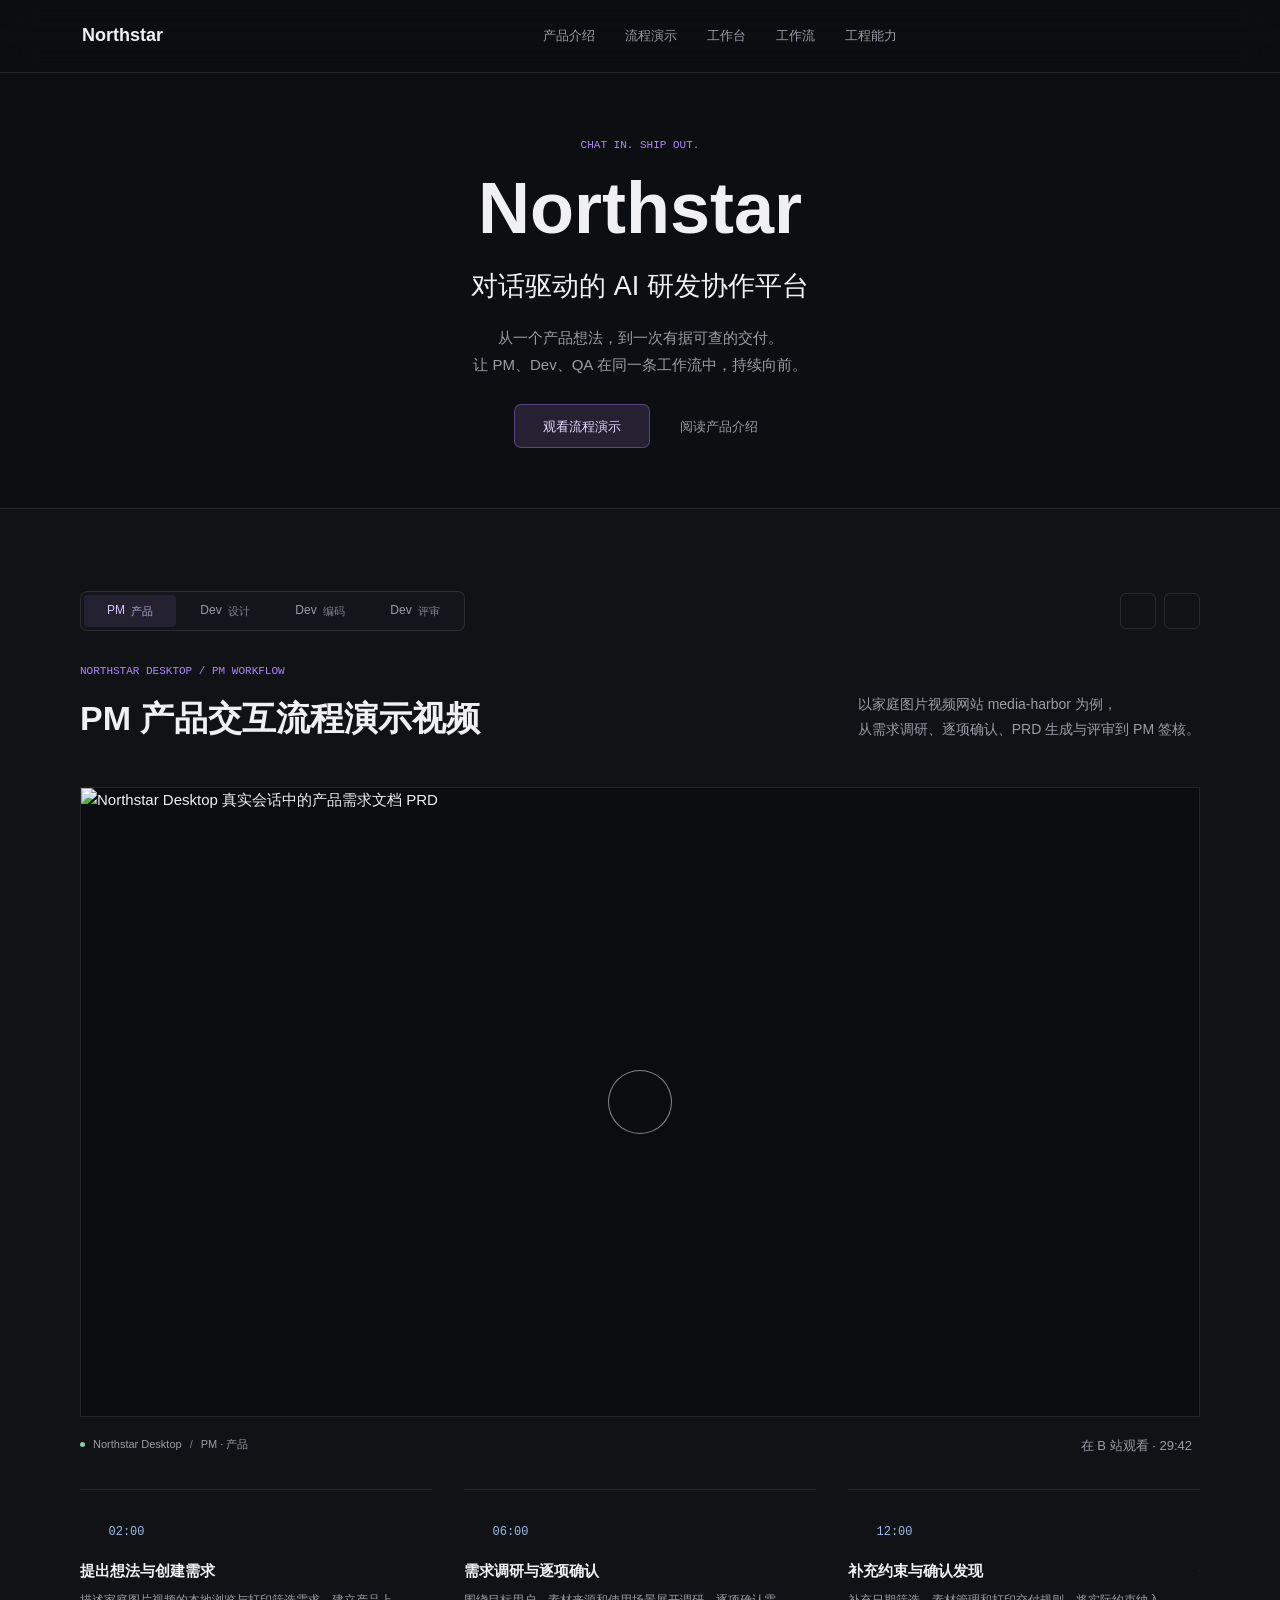
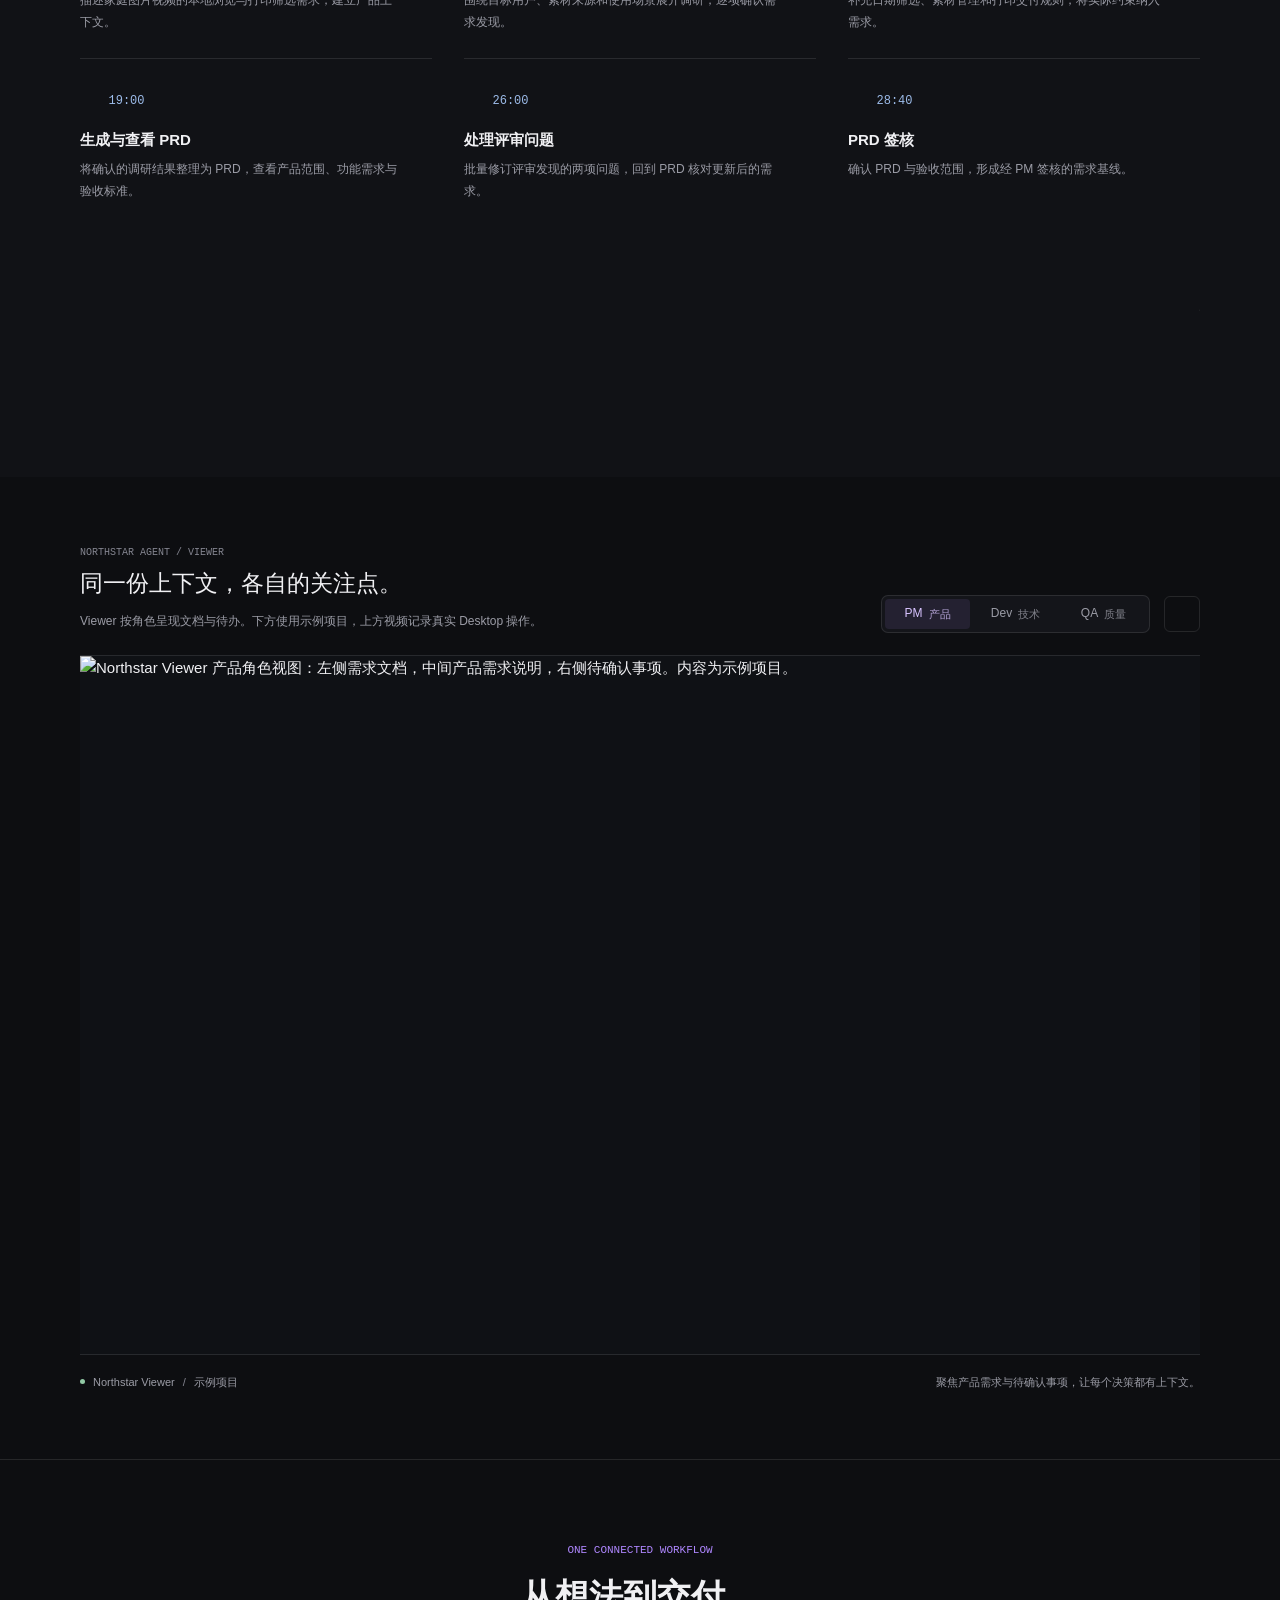
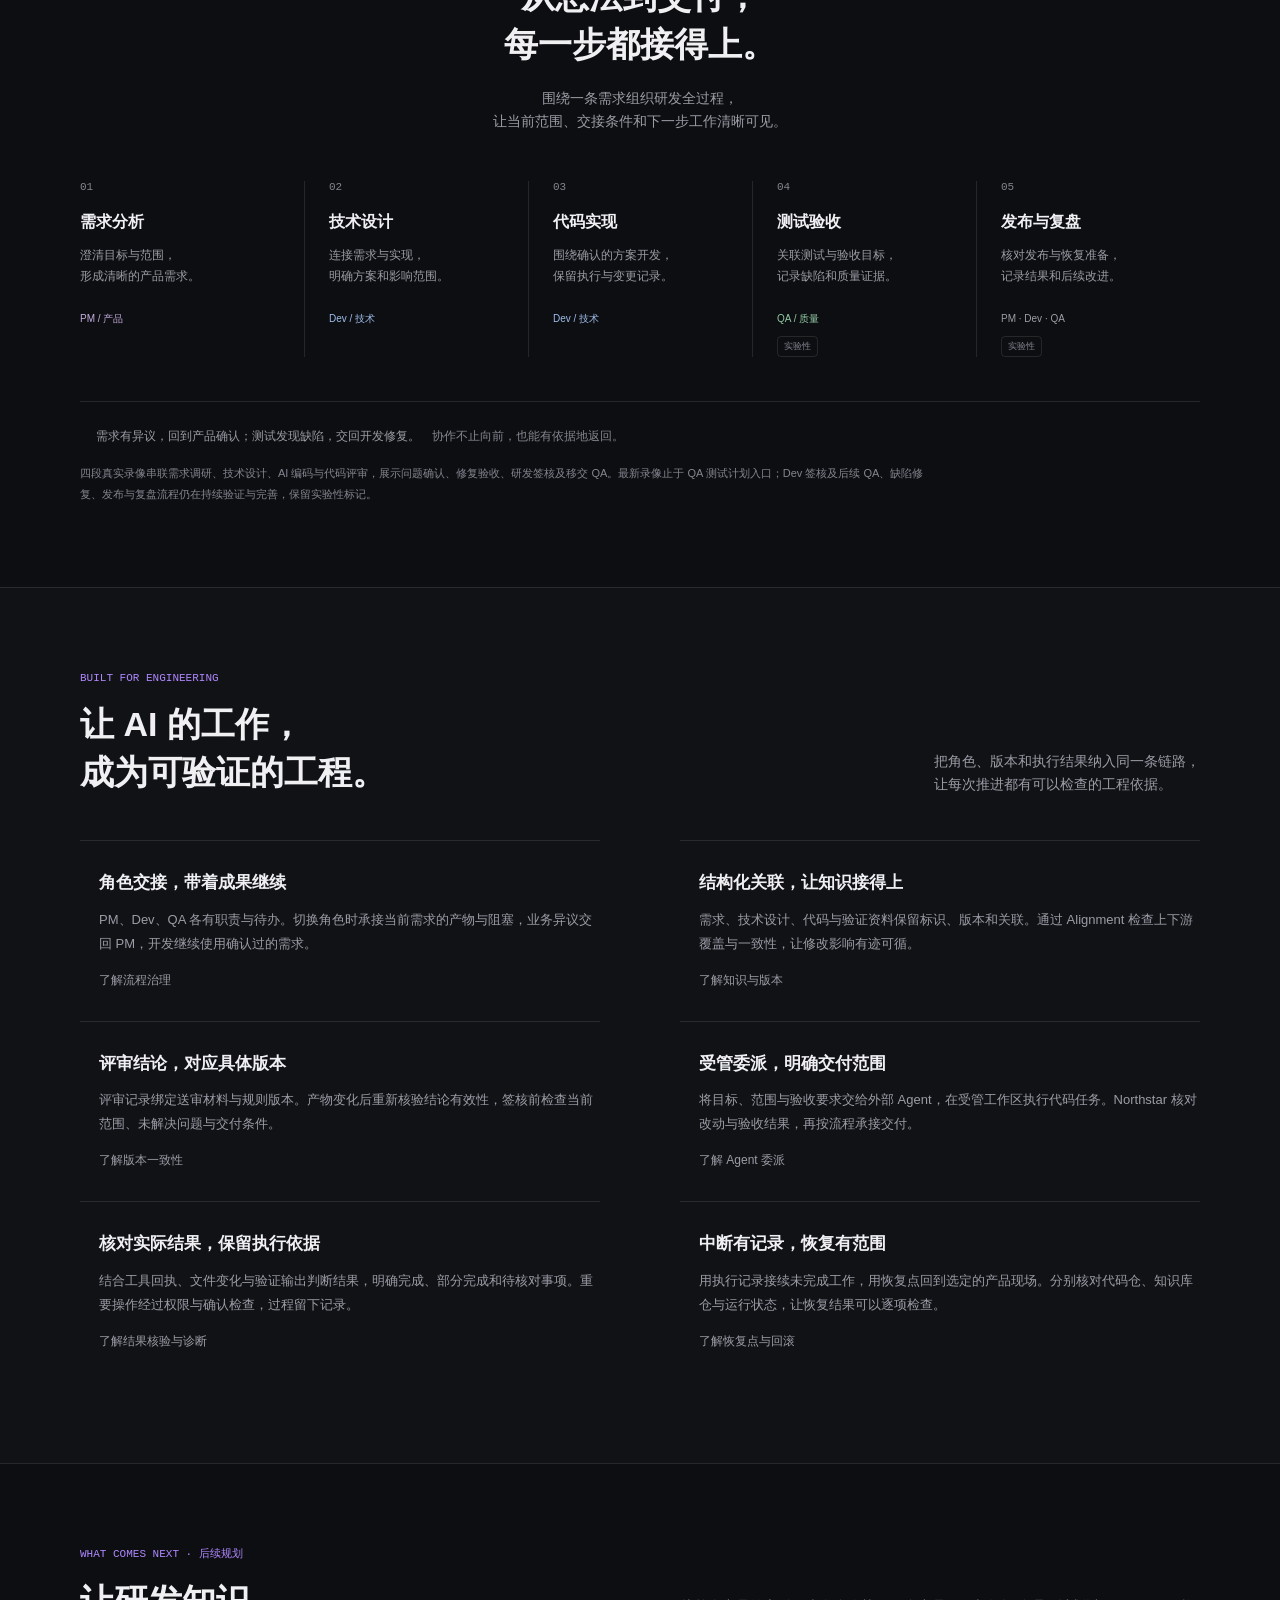
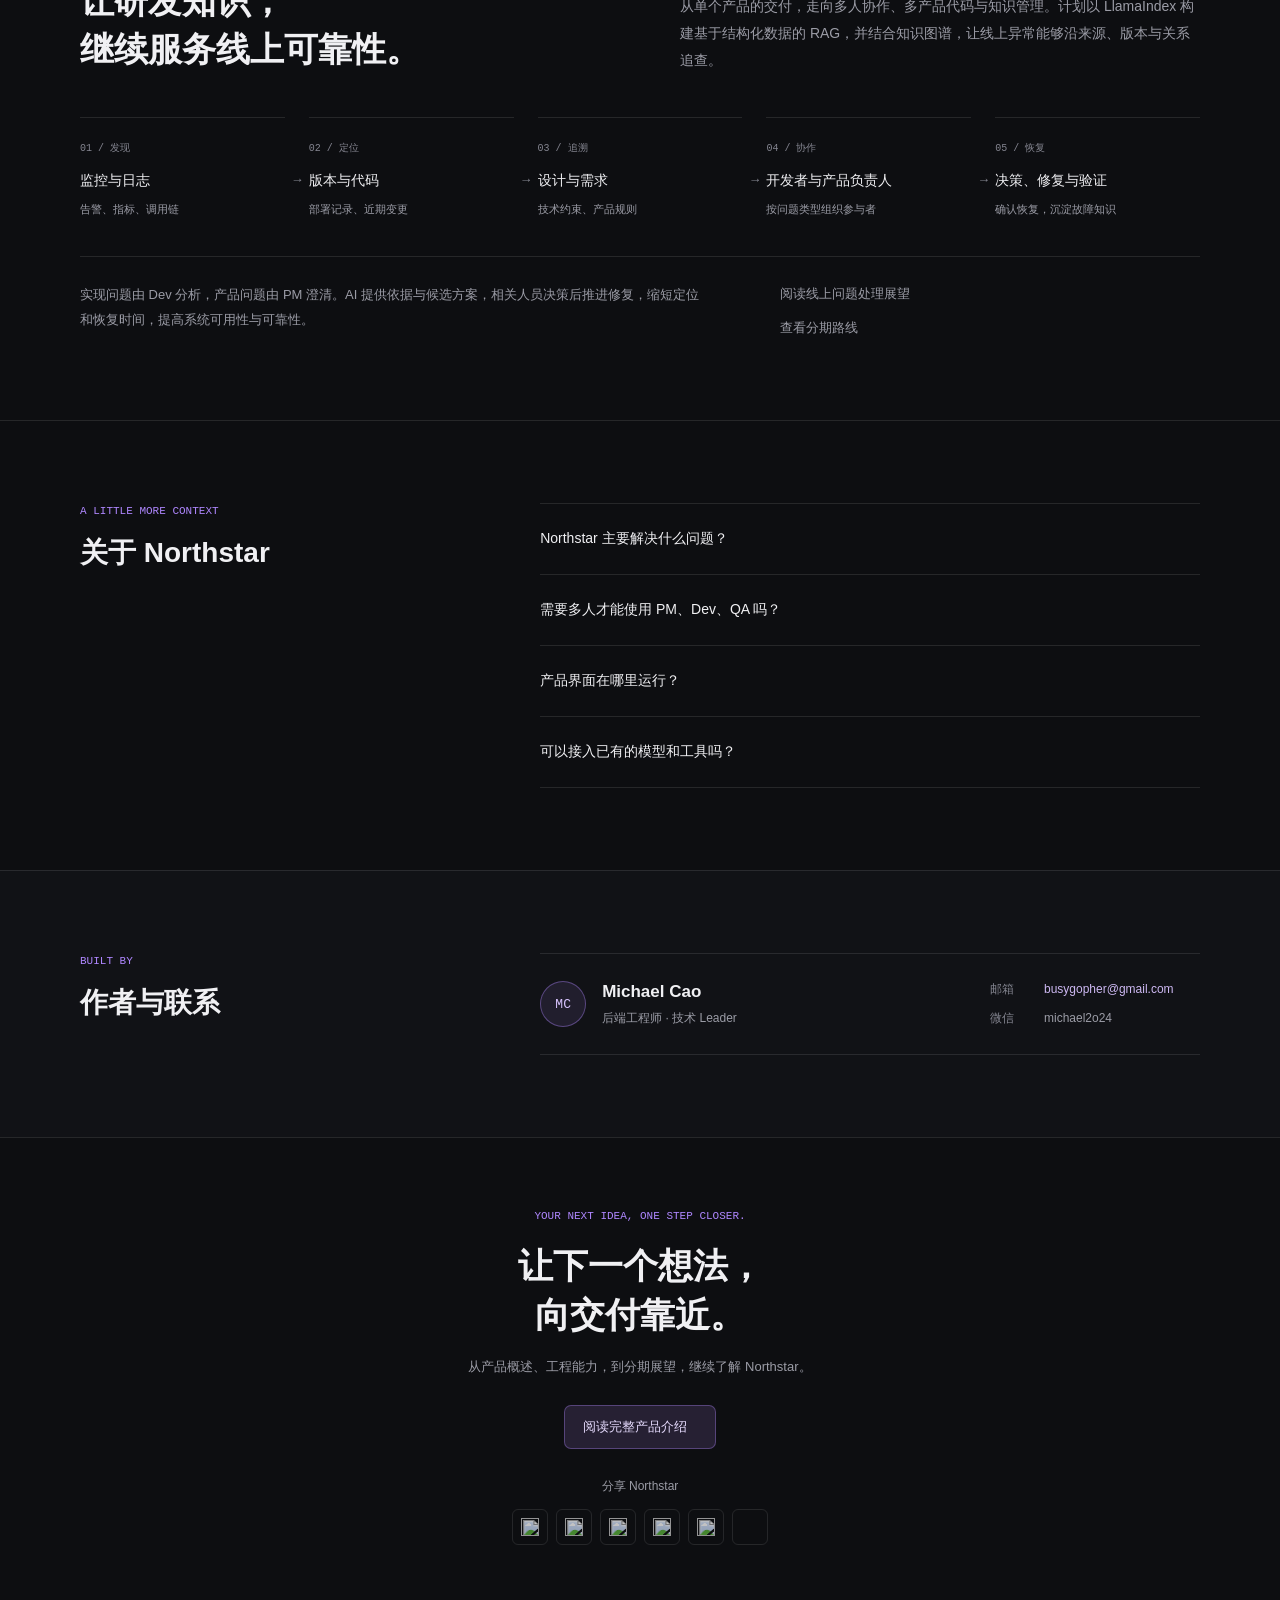
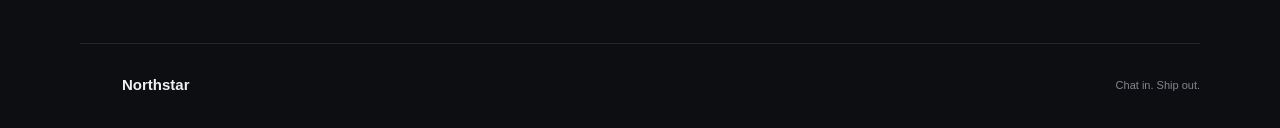
==== website/index.html @ c7f0a473 "Add code review demo through Dev signoff and QA handoff" ====
<!doctype html>
<html lang="zh-CN">
  <head>
    <meta charset="utf-8">
    <meta name="viewport" content="width=device-width, initial-scale=1">
    <meta name="theme-color" content="#0d0e11">
    <meta name="application-name" content="Northstar">
    <meta name="description" content="Northstar 是对话驱动的 AI 研发协作平台。围绕同一需求，连接 PM、Dev、QA 的职责、产品知识与工程产物，让讨论有结论、交接有依据、结果可核对。">
    <meta property="og:type" content="website">
    <meta property="og:site_name" content="Northstar">
    <meta property="og:locale" content="zh_CN">
    <meta property="og:title" content="Northstar · 对话驱动的 AI 研发协作平台">
    <meta property="og:description" content="Chat in. Ship out. 让 PM、Dev、QA 围绕同一需求协作，连接产品知识与工程产物，让交接有依据、结果可核对。">
    <meta property="og:image" content="https://godcin.com/assets/northstar-share-f0084951f0eb.jpg">
    <meta property="og:image:secure_url" content="https://godcin.com/assets/northstar-share-f0084951f0eb.jpg">
    <meta property="og:image:type" content="image/jpeg">
    <meta property="og:image:width" content="1200">
    <meta property="og:image:height" content="630">
    <meta property="og:image:alt" content="Northstar · 对话驱动的 AI 研发协作平台，及真实 Desktop 产品需求会话画面">
    <meta property="og:url" content="https://godcin.com/">
    <meta name="twitter:card" content="summary_large_image">
    <meta name="twitter:title" content="Northstar · 对话驱动的 AI 研发协作平台">
    <meta name="twitter:description" content="Chat in. Ship out. 让 PM、Dev、QA 围绕同一需求协作，连接产品知识与工程产物，让交接有依据、结果可核对。">
    <meta name="twitter:image" content="https://godcin.com/assets/northstar-share-f0084951f0eb.jpg">
    <meta name="twitter:image:alt" content="Northstar · 对话驱动的 AI 研发协作平台，及真实 Desktop 产品需求会话画面">
    <link rel="canonical" href="https://godcin.com/">
    <link rel="image_src" href="https://godcin.com/assets/northstar-share-f0084951f0eb.jpg">
    <link rel="icon" href="favicon.ico" sizes="32x32" type="image/x-icon">
    <link rel="icon" href="favicon-32.png" sizes="32x32" type="image/png">
    <link rel="icon" href="favicon.svg" type="image/svg+xml">
    <link rel="apple-touch-icon" href="https://godcin.com/apple-touch-icon.png" sizes="180x180">
    <link rel="stylesheet" href="styles.css">
    <link rel="preload" as="image" href="assets/workbench-pm.webp">
    <title>Northstar · 对话驱动的 AI 研发协作平台</title>
    <script src="vendor/lucide.min.js" defer></script>
    <script src="site-config.js" defer></script>
    <script src="app.js" defer></script>
  </head>
  <body>
    <a class="skip-link" href="#main">跳转到正文</a>
    <header class="site-header">
      <div class="header-inner">
        <a class="brand" href="./" aria-label="Northstar 首页">
          <span class="brand-mark" aria-hidden="true"><i data-lucide="sparkles"></i></span>
          <span>Northstar</span>
        </a>
        <nav class="desktop-nav" aria-label="主导航">
          <a href="product/index.html">产品介绍</a>
          <a href="#desktop-journey">流程演示</a>
          <a href="#demo">工作台</a>
          <a href="#workflow">工作流</a>
          <a href="#principles">工程能力</a>
        </nav>
        <button class="icon-button menu-toggle" type="button" aria-label="展开导航" aria-controls="mobile-nav" aria-expanded="false" title="展开导航">
          <i data-lucide="menu" aria-hidden="true"></i>
        </button>
      </div>
      <nav id="mobile-nav" class="mobile-nav" aria-label="移动端导航" hidden>
        <a href="product/index.html">产品介绍<i data-lucide="arrow-right" aria-hidden="true"></i></a>
        <a href="#desktop-journey">流程演示<i data-lucide="arrow-down" aria-hidden="true"></i></a>
        <a href="#demo">工作台<i data-lucide="arrow-down" aria-hidden="true"></i></a>
        <a href="#workflow">工作流<i data-lucide="arrow-down" aria-hidden="true"></i></a>
        <a href="#principles">工程能力<i data-lucide="arrow-down" aria-hidden="true"></i></a>
      </nav>
    </header>

    <main id="main">
      <section class="hero" aria-labelledby="hero-title">
        <div class="hero-inner">
          <p class="eyebrow">CHAT IN. SHIP OUT.</p>
          <h1 id="hero-title">Northstar</h1>
          <p class="hero-subtitle">对话驱动的 AI 研发协作平台</p>
          <p class="hero-description">从一个产品想法，到一次有据可查的交付。<br class="desktop-break">让 PM、Dev、QA 在同一条工作流中，持续向前。</p>
          <div class="hero-actions">
            <a class="button button-primary" href="#desktop-journey"><i data-lucide="play" aria-hidden="true"></i>观看流程演示<i data-lucide="arrow-down" aria-hidden="true"></i></a>
            <a class="text-link" href="product/index.html">阅读产品介绍<i data-lucide="arrow-right" aria-hidden="true"></i></a>
          </div>
        </div>
      </section>

      <section class="desktop-journey section-band" id="desktop-journey" aria-labelledby="desktop-journey-title">
        <div class="content-width">
          <div class="demo-carousel-controls">
            <div class="demo-tabs" role="tablist" aria-label="流程演示阶段">
              <button id="demo-tab-pm" role="tab" type="button" aria-selected="true" aria-controls="demo-slide-pm" data-demo-tab="pm">PM<span>产品</span></button>
              <button id="demo-tab-dev" role="tab" type="button" aria-selected="false" aria-controls="demo-slide-dev" data-demo-tab="dev" tabindex="-1">Dev<span>设计</span></button>
              <button id="demo-tab-coding" role="tab" type="button" aria-selected="false" aria-controls="demo-slide-coding" data-demo-tab="coding" tabindex="-1">Dev<span>编码</span></button>
              <button id="demo-tab-review" role="tab" type="button" aria-selected="false" aria-controls="demo-slide-review" data-demo-tab="review" tabindex="-1">Dev<span>评审</span></button>
            </div>
            <div class="demo-carousel-arrows">
              <button class="icon-button" type="button" data-demo-prev aria-label="上一个流程演示" title="上一个流程演示"><i data-lucide="chevron-left" aria-hidden="true"></i></button>
              <button class="icon-button" type="button" data-demo-next aria-label="下一个流程演示" title="下一个流程演示"><i data-lucide="chevron-right" aria-hidden="true"></i></button>
            </div>
          </div>
          <div class="carousel-viewport demo-carousel-viewport">
            <div class="demo-carousel-track">
              <article class="demo-carousel-slide" id="demo-slide-pm" data-demo-slide="pm" role="tabpanel" aria-labelledby="demo-tab-pm">
          <div class="desktop-journey-heading">
            <div>
              <p class="section-label">NORTHSTAR DESKTOP / PM WORKFLOW</p>
              <h2 id="desktop-journey-title">PM 产品交互流程演示视频</h2>
            </div>
            <p>以家庭图片视频网站 media-harbor 为例，<br class="desktop-break">从需求调研、逐项确认、PRD 生成与评审到 PM 签核。</p>
          </div>
          <figure class="desktop-session">
            <a class="desktop-session-frame pm-video-preview" href="https://www.bilibili.com/video/BV1XupR6NEgL/" target="_blank" rel="noopener noreferrer" aria-label="在 B 站观看 Northstar PM 产品交互流程演示视频">
              <img src="assets/video/pm-product-workflow-poster.webp" width="1920" height="1080" alt="Northstar Desktop 真实会话中的产品需求文档 PRD" loading="lazy">
              <span class="video-play"><i data-lucide="play" aria-hidden="true"></i></span>
            </a>
            <figcaption>
              <span class="demo-context"><span class="status-dot" aria-hidden="true"></span>Northstar Desktop <span class="caption-divider">/</span> PM · 产品</span>
              <a class="text-link" href="https://www.bilibili.com/video/BV1XupR6NEgL/" target="_blank" rel="noopener noreferrer">在 B 站观看 · 29:42<i data-lucide="external-link" aria-hidden="true"></i></a>
            </figcaption>
          </figure>
          <ol class="pm-chapters" aria-label="PM 产品交互流程视频章节">
            <li>
              <a class="chapter-seek" href="https://www.bilibili.com/video/BV1XupR6NEgL/?t=120" target="_blank" rel="noopener noreferrer" aria-label="在 B 站从 02:00 观看：提出想法与创建需求" title="提出想法与创建需求"><i data-lucide="play" aria-hidden="true"></i><span>02:00</span></a>
              <h3>提出想法与创建需求</h3>
              <p>描述家庭图片视频的本地浏览与打印筛选需求，建立产品上下文。</p>
            </li>
            <li>
              <a class="chapter-seek" href="https://www.bilibili.com/video/BV1XupR6NEgL/?t=360" target="_blank" rel="noopener noreferrer" aria-label="在 B 站从 06:00 观看：需求调研与逐项确认" title="需求调研与逐项确认"><i data-lucide="play" aria-hidden="true"></i><span>06:00</span></a>
              <h3>需求调研与逐项确认</h3>
              <p>围绕目标用户、素材来源和使用场景展开调研，逐项确认需求发现。</p>
            </li>
            <li>
              <a class="chapter-seek" href="https://www.bilibili.com/video/BV1XupR6NEgL/?t=720" target="_blank" rel="noopener noreferrer" aria-label="在 B 站从 12:00 观看：补充约束与确认发现" title="补充约束与确认发现"><i data-lucide="play" aria-hidden="true"></i><span>12:00</span></a>
              <h3>补充约束与确认发现</h3>
              <p>补充日期筛选、素材管理和打印交付规则，将实际约束纳入需求。</p>
            </li>
            <li>
              <a class="chapter-seek" href="https://www.bilibili.com/video/BV1XupR6NEgL/?t=1140" target="_blank" rel="noopener noreferrer" aria-label="在 B 站从 19:00 观看：生成与查看 PRD" title="生成与查看 PRD"><i data-lucide="play" aria-hidden="true"></i><span>19:00</span></a>
              <h3>生成与查看 PRD</h3>
              <p>将确认的调研结果整理为 PRD，查看产品范围、功能需求与验收标准。</p>
            </li>
            <li>
              <a class="chapter-seek" href="https://www.bilibili.com/video/BV1XupR6NEgL/?t=1560" target="_blank" rel="noopener noreferrer" aria-label="在 B 站从 26:00 观看：处理评审问题" title="处理评审问题"><i data-lucide="play" aria-hidden="true"></i><span>26:00</span></a>
              <h3>处理评审问题</h3>
              <p>批量修订评审发现的两项问题，回到 PRD 核对更新后的需求。</p>
            </li>
            <li>
              <a class="chapter-seek" href="https://www.bilibili.com/video/BV1XupR6NEgL/?t=1720" target="_blank" rel="noopener noreferrer" aria-label="在 B 站从 28:40 观看：PRD 签核" title="PRD 签核"><i data-lucide="play" aria-hidden="true"></i><span>28:40</span></a>
              <h3>PRD 签核</h3>
              <p>确认 PRD 与验收范围，形成经 PM 签核的需求基线。</p>
            </li>
          </ol>
              </article>
              <article class="demo-carousel-slide" id="demo-slide-dev" data-demo-slide="dev" role="tabpanel" aria-labelledby="demo-tab-dev" aria-hidden="true" inert>
                <div class="desktop-journey-heading">
                  <div>
                    <p class="section-label">NORTHSTAR DESKTOP / DEV WORKFLOW</p>
                    <h2 id="dev-journey-title">Dev 技术交互流程演示视频</h2>
                  </div>
                  <p>承接 media-harbor 的产品需求，<br class="desktop-break">从技术调研、TD 编写与评审，到需求异议收口、同步 TD 和确认实现步骤。</p>
                </div>
                <figure class="desktop-session">
                  <a class="desktop-session-frame pm-video-preview" href="https://www.bilibili.com/video/BV16Qp962E1v/" target="_blank" rel="noopener noreferrer" aria-label="在 B 站观看 Northstar Dev 技术交互流程演示视频">
                    <img src="assets/video/dev-technical-workflow-poster.webp" width="1920" height="1080" alt="Northstar Desktop 真实会话中的 TD 技术设计实现步骤确认" loading="lazy">
                    <span class="video-play"><i data-lucide="play" aria-hidden="true"></i></span>
                  </a>
                  <figcaption>
                    <span class="demo-context"><span class="status-dot" aria-hidden="true"></span>Northstar Desktop <span class="caption-divider">/</span> Dev · 技术</span>
                    <a class="text-link" href="https://www.bilibili.com/video/BV16Qp962E1v/" target="_blank" rel="noopener noreferrer">在 B 站观看 · 1:07:02<i data-lucide="external-link" aria-hidden="true"></i></a>
                  </figcaption>
                </figure>
                <ol class="pm-chapters" aria-label="Dev 技术交互流程视频章节">
                  <li>
                    <a class="chapter-seek" href="https://www.bilibili.com/video/BV16Qp962E1v/?t=0" target="_blank" rel="noopener noreferrer" aria-label="在 B 站从 00:00 观看：技术调研" title="技术调研"><i data-lucide="play" aria-hidden="true"></i><span>00:00</span></a>
                    <h3>技术调研</h3>
                    <p>承接已签核的产品需求，调研素材读取、格式兼容和性能容量，逐项确认技术发现。</p>
                  </li>
                  <li>
                    <a class="chapter-seek" href="https://www.bilibili.com/video/BV16Qp962E1v/?t=840" target="_blank" rel="noopener noreferrer" aria-label="在 B 站从 14:00 观看：TD 编写" title="TD 编写"><i data-lucide="play" aria-hidden="true"></i><span>14:00</span></a>
                    <h3>TD 编写</h3>
                    <p>根据确认的调研结果分批生成 TD，明确架构、关键流程、存储与验证方案。</p>
                  </li>
                  <li>
                    <a class="chapter-seek" href="https://www.bilibili.com/video/BV16Qp962E1v/?t=1200" target="_blank" rel="noopener noreferrer" aria-label="在 B 站从 20:00 观看：TD 评审" title="TD 评审"><i data-lucide="play" aria-hidden="true"></i><span>20:00</span></a>
                    <h3>TD 评审</h3>
                    <p>评审技术设计，查看八项问题与依据，识别需要产品进一步裁定的业务规则。</p>
                  </li>
                  <li>
                    <a class="chapter-seek" href="https://www.bilibili.com/video/BV16Qp962E1v/?t=1320" target="_blank" rel="noopener noreferrer" aria-label="在 B 站从 22:00 观看：需求异议收口" title="需求异议收口"><i data-lucide="play" aria-hidden="true"></i><span>22:00</span></a>
                    <h3>需求异议收口</h3>
                    <p>切回 PM 确认重复收集、日期与时区等产品决策，修订 PRD 并保留变更依据。</p>
                  </li>
                  <li>
                    <a class="chapter-seek" href="https://www.bilibili.com/video/BV16Qp962E1v/?t=2400" target="_blank" rel="noopener noreferrer" aria-label="在 B 站从 40:00 观看：同步 TD" title="同步 TD"><i data-lucide="play" aria-hidden="true"></i><span>40:00</span></a>
                    <h3>同步 TD</h3>
                    <p>带着确认的产品变更切回 Dev，更新技术设计，使 TD 与新的需求基线保持一致。</p>
                  </li>
                  <li>
                    <a class="chapter-seek" href="https://www.bilibili.com/video/BV16Qp962E1v/?t=2880" target="_blank" rel="noopener noreferrer" aria-label="在 B 站从 48:00 观看：再评审与技术收敛" title="再评审与技术收敛"><i data-lucide="play" aria-hidden="true"></i><span>48:00</span></a>
                    <h3>再评审与技术收敛</h3>
                    <p>再次评审同步后的 TD，逐项确认并修订七项技术问题，完成问题闭环。</p>
                  </li>
                  <li>
                    <a class="chapter-seek" href="https://www.bilibili.com/video/BV16Qp962E1v/?t=3840" target="_blank" rel="noopener noreferrer" aria-label="在 B 站从 1:04:00 观看：确认实现步骤" title="确认实现步骤"><i data-lucide="play" aria-hidden="true"></i><span>1:04:00</span></a>
                    <h3>确认实现步骤</h3>
                    <p>在 TD 技术问题收敛后，确认实现顺序与验证方式，提交进入后续开发的依据。</p>
                  </li>
                </ol>
              </article>
              <article class="demo-carousel-slide" id="demo-slide-coding" data-demo-slide="coding" role="tabpanel" aria-labelledby="demo-tab-coding" aria-hidden="true" inert>
                <div class="desktop-journey-heading">
                  <div>
                    <p class="section-label">NORTHSTAR DESKTOP / AI CODING WORKFLOW</p>
                    <h2 id="coding-journey-title">Dev AI 编码与验收演示视频</h2>
                  </div>
                  <p>接续 media-harbor 的技术设计，<br class="desktop-break">从 AI 编码、运行体验与反馈修复，到编码验收通过，衔接代码评审。</p>
                </div>
                <figure class="desktop-session">
                  <a class="desktop-session-frame pm-video-preview" href="https://www.bilibili.com/video/BV1DBp26GEew/" target="_blank" rel="noopener noreferrer" aria-label="在 B 站观看 Northstar Dev AI 编码与验收演示视频">
                    <img src="assets/video/dev-coding-acceptance-poster.webp" width="1920" height="1080" alt="Northstar Desktop 真实录像：编码验收通过后，主会话展示提交代码评审卡片" loading="lazy">
                    <span class="video-play"><i data-lucide="play" aria-hidden="true"></i></span>
                  </a>
                  <figcaption>
                    <span class="demo-context"><span class="status-dot" aria-hidden="true"></span>Northstar Desktop <span class="caption-divider">/</span> Dev · AI 编码</span>
                    <a class="text-link" href="https://www.bilibili.com/video/BV1DBp26GEew/" target="_blank" rel="noopener noreferrer">在 B 站观看 · 51:05<i data-lucide="external-link" aria-hidden="true"></i></a>
                  </figcaption>
                </figure>
                <ol class="pm-chapters" aria-label="Dev AI 编码与验收视频章节">
                  <li>
                    <a class="chapter-seek" href="https://www.bilibili.com/video/BV1DBp26GEew/?t=0" target="_blank" rel="noopener noreferrer" aria-label="在 B 站从 00:00 观看：确认生成代码" title="确认生成代码"><i data-lucide="play" aria-hidden="true"></i><span>00:00</span></a>
                    <h3>确认生成代码</h3>
                    <p>承接已确认的 PRD、技术设计与实现步骤，确认后进入 Agent 工作台，开始第一版开发。</p>
                  </li>
                  <li>
                    <a class="chapter-seek" href="https://www.bilibili.com/video/BV1DBp26GEew/?t=90" target="_blank" rel="noopener noreferrer" aria-label="在 B 站从 01:30 观看：AI 编码与运行自检" title="AI 编码与运行自检"><i data-lucide="play" aria-hidden="true"></i><span>01:30</span></a>
                    <h3>AI 编码与运行自检</h3>
                    <p>查看 Agent 按需求推进实现，执行启动、重启、状态、日志、测试与停止检查，留下运行依据。</p>
                  </li>
                  <li>
                    <a class="chapter-seek" href="https://www.bilibili.com/video/BV1DBp26GEew/?t=1360" target="_blank" rel="noopener noreferrer" aria-label="在 B 站从 22:40 观看：运行并体验本地页面" title="运行并体验本地页面"><i data-lucide="play" aria-hidden="true"></i><span>22:40</span></a>
                    <h3>运行并体验本地页面</h3>
                    <p>打开生成的 media-harbor 网站，选择素材来源与待打印目录，从真实使用中检查实现效果。</p>
                  </li>
                  <li>
                    <a class="chapter-seek" href="https://www.bilibili.com/video/BV1DBp26GEew/?t=1450" target="_blank" rel="noopener noreferrer" aria-label="在 B 站从 24:10 观看：截图反馈与目录修复" title="截图反馈与目录修复"><i data-lucide="play" aria-hidden="true"></i><span>24:10</span></a>
                    <h3>截图反馈与目录修复</h3>
                    <p>将无法选择文件夹的页面截图带回对话，排查目录选择器与运行环境，修复后继续体验。</p>
                  </li>
                  <li>
                    <a class="chapter-seek" href="https://www.bilibili.com/video/BV1DBp26GEew/?t=2030" target="_blank" rel="noopener noreferrer" aria-label="在 B 站从 33:50 观看：HEIC 预览与照片浏览" title="HEIC 预览与照片浏览"><i data-lucide="play" aria-hidden="true"></i><span>33:50</span></a>
                    <h3>HEIC 预览与照片浏览</h3>
                    <p>反馈 HEIC 预览、左右浏览和待打印收集问题，让 Agent 修改代码，再回到页面核对效果。</p>
                  </li>
                  <li>
                    <a class="chapter-seek" href="https://www.bilibili.com/video/BV1DBp26GEew/?t=2460" target="_blank" rel="noopener noreferrer" aria-label="在 B 站从 41:00 观看：打磨布局与待打印交互" title="打磨布局与待打印交互"><i data-lucide="play" aria-hidden="true"></i><span>41:00</span></a>
                    <h3>打磨布局与待打印交互</h3>
                    <p>继续调整时间线、照片浏览与选择移除操作，让功能可用之后的体验也得到打磨。</p>
                  </li>
                  <li>
                    <a class="chapter-seek" href="https://www.bilibili.com/video/BV1DBp26GEew/?t=2820" target="_blank" rel="noopener noreferrer" aria-label="在 B 站从 47:00 观看：提交编码验收" title="提交编码验收"><i data-lucide="play" aria-hidden="true"></i><span>47:00</span></a>
                    <h3>提交编码验收</h3>
                    <p>体验符合预期后，从工作台提交验收，由 Northstar 独立检查当前代码与约定的运行结果。</p>
                  </li>
                  <li>
                    <a class="chapter-seek" href="https://www.bilibili.com/video/BV1DBp26GEew/?t=2885" target="_blank" rel="noopener noreferrer" aria-label="在 B 站从 48:05 观看：定位验收失败并重试" title="定位验收失败并重试"><i data-lucide="play" aria-hidden="true"></i><span>48:05</span></a>
                    <h3>定位验收失败并重试</h3>
                    <p>首次验收遇到端口占用，Agent 定位冲突、停止体验服务并重新自检，再提交验收。</p>
                  </li>
                  <li>
                    <a class="chapter-seek" href="https://www.bilibili.com/video/BV1DBp26GEew/?t=3030" target="_blank" rel="noopener noreferrer" aria-label="在 B 站从 50:30 观看：验收通过，衔接代码评审" title="验收通过，衔接代码评审"><i data-lucide="play" aria-hidden="true"></i><span>50:30</span></a>
                    <h3>验收通过，衔接代码评审</h3>
                    <p>核对验收通过与开发分支交付结果，收起工作台，回到主会话的“提交代码评审”入口。</p>
                  </li>
                </ol>
              </article>
              <article class="demo-carousel-slide" id="demo-slide-review" data-demo-slide="review" role="tabpanel" aria-labelledby="demo-tab-review" aria-hidden="true" inert>
                <div class="desktop-journey-heading">
                  <div>
                    <p class="section-label">NORTHSTAR DESKTOP / CODE REVIEW WORKFLOW</p>
                    <h2 id="review-journey-title">Dev 代码评审演示视频</h2>
                  </div>
                  <p>接续 media-harbor 的编码验收，<br class="desktop-break">从评审发现问题、确认技术决策，到修复验收、研发签核与移交 QA。</p>
                </div>
                <figure class="desktop-session">
                  <a class="desktop-session-frame pm-video-preview" href="https://www.bilibili.com/video/BV1chnJ6jEdZ/" target="_blank" rel="noopener noreferrer" aria-label="在 B 站观看 Northstar Dev 代码评审演示视频">
                    <img src="assets/video/dev-code-review-poster.webp" width="1920" height="1080" alt="Northstar Desktop 真实录像中的代码评审问题确认卡：查看证据、确认技术方案并提交决策" loading="lazy">
                    <span class="video-play"><i data-lucide="play" aria-hidden="true"></i></span>
                  </a>
                  <figcaption>
                    <span class="demo-context"><span class="status-dot" aria-hidden="true"></span>Northstar Desktop <span class="caption-divider">/</span> Dev · 代码评审</span>
                    <a class="text-link" href="https://www.bilibili.com/video/BV1chnJ6jEdZ/" target="_blank" rel="noopener noreferrer">在 B 站观看 · 44:31<i data-lucide="external-link" aria-hidden="true"></i></a>
                  </figcaption>
                </figure>
                <ol class="pm-chapters" aria-label="Dev 代码评审与签核视频章节">
                  <li>
                    <a class="chapter-seek" href="https://www.bilibili.com/video/BV1chnJ6jEdZ/?t=0" target="_blank" rel="noopener noreferrer" aria-label="在 B 站从 00:00 观看：发起代码评审" title="发起代码评审"><i data-lucide="play" aria-hidden="true"></i><span>00:00</span></a>
                    <h3>发起代码评审</h3>
                    <p>承接编码验收结果进入代码评审，查看分批检查的进度、问题依据与处理建议。</p>
                  </li>
                  <li>
                    <a class="chapter-seek" href="https://www.bilibili.com/video/BV1chnJ6jEdZ/?t=260" target="_blank" rel="noopener noreferrer" aria-label="在 B 站从 04:20 观看：首轮问题修复" title="首轮问题修复"><i data-lucide="play" aria-hidden="true"></i><span>04:20</span></a>
                    <h3>首轮问题修复</h3>
                    <p>评审发现实现问题后回到 Agent 工作台，修复代码并执行检查，持续展示修改与验证进度。</p>
                  </li>
                  <li>
                    <a class="chapter-seek" href="https://www.bilibili.com/video/BV1chnJ6jEdZ/?t=1095" target="_blank" rel="noopener noreferrer" aria-label="在 B 站从 18:15 观看：确认开发技术决策" title="确认开发技术决策"><i data-lucide="play" aria-hidden="true"></i><span>18:15</span></a>
                    <h3>确认开发技术决策</h3>
                    <p>对需要技术取舍的问题，查看证据和建议方案；确认两项决策后，将选择写入评审记录。</p>
                  </li>
                  <li>
                    <a class="chapter-seek" href="https://www.bilibili.com/video/BV1chnJ6jEdZ/?t=1170" target="_blank" rel="noopener noreferrer" aria-label="在 B 站从 19:30 观看：按确认方案继续修复" title="按确认方案继续修复"><i data-lucide="play" aria-hidden="true"></i><span>19:30</span></a>
                    <h3>按确认方案继续修复</h3>
                    <p>带着已记录的技术决策回到编码工作台，继续处理评审问题，并补充相应的回归检查。</p>
                  </li>
                  <li>
                    <a class="chapter-seek" href="https://www.bilibili.com/video/BV1chnJ6jEdZ/?t=1520" target="_blank" rel="noopener noreferrer" aria-label="在 B 站从 25:20 观看：运行并体验修复结果" title="运行并体验修复结果"><i data-lucide="play" aria-hidden="true"></i><span>25:20</span></a>
                    <h3>运行并体验修复结果</h3>
                    <p>打开本地 Media Harbor，选择素材目录、浏览图片并操作待打印收集，检查修复后的使用效果。</p>
                  </li>
                  <li>
                    <a class="chapter-seek" href="https://www.bilibili.com/video/BV1chnJ6jEdZ/?t=1635" target="_blank" rel="noopener noreferrer" aria-label="在 B 站从 27:15 观看：定位验收失败并修复" title="定位验收失败并修复"><i data-lucide="play" aria-hidden="true"></i><span>27:15</span></a>
                    <h3>定位验收失败并修复</h3>
                    <p>验收遇到启动与状态检查失败，Agent 排查端口占用，继续处理运行异常并重新验证。</p>
                  </li>
                  <li>
                    <a class="chapter-seek" href="https://www.bilibili.com/video/BV1chnJ6jEdZ/?t=2460" target="_blank" rel="noopener noreferrer" aria-label="在 B 站从 41:00 观看：验收通过，确认修复结果" title="验收通过，确认修复结果"><i data-lucide="play" aria-hidden="true"></i><span>41:00</span></a>
                    <h3>验收通过，确认修复结果</h3>
                    <p>修复通过 Northstar 验收后回到代码评审，核对当前代码版本与十一项必修问题的修复结果。</p>
                  </li>
                  <li>
                    <a class="chapter-seek" href="https://www.bilibili.com/video/BV1chnJ6jEdZ/?t=2586" target="_blank" rel="noopener noreferrer" aria-label="在 B 站从 43:06 观看：完成 Dev 研发签核" title="完成 Dev 研发签核"><i data-lucide="play" aria-hidden="true"></i><span>43:06</span></a>
                    <h3>完成 Dev 研发签核</h3>
                    <p>确认修复结果后完成研发签核，记录技术设计的签核基线，为后续交接保留明确依据。</p>
                  </li>
                  <li>
                    <a class="chapter-seek" href="https://www.bilibili.com/video/BV1chnJ6jEdZ/?t=2640" target="_blank" rel="noopener noreferrer" aria-label="在 B 站从 44:00 观看：移交 QA 测试计划" title="移交 QA 测试计划"><i data-lucide="play" aria-hidden="true"></i><span>44:00</span></a>
                    <h3>移交 QA 测试计划</h3>
                    <p>确认切换到 QA，进入测试计划阶段，下一步同步测试计划，继续承接需求与设计。</p>
                  </li>
                </ol>
              </article>
            </div>
          </div>
        </div>
      </section>

      <section class="showcase content-width" id="demo" aria-labelledby="demo-title">
        <div class="showcase-heading">
          <div>
            <p class="section-label">NORTHSTAR AGENT / VIEWER</p>
            <h2 id="demo-title">同一份上下文，各自的关注点。</h2>
            <p class="showcase-description">Viewer 按角色呈现文档与待办。下方使用示例项目，上方视频记录真实 Desktop 操作。</p>
          </div>
          <div class="showcase-tools">
            <div class="role-tabs" role="tablist" aria-label="工作台角色">
              <button id="tab-pm" role="tab" type="button" aria-selected="true" aria-controls="role-panel" data-role="pm">PM<span>产品</span></button>
              <button id="tab-dev" role="tab" type="button" aria-selected="false" aria-controls="role-panel" data-role="dev" tabindex="-1">Dev<span>技术</span></button>
              <button id="tab-qa" role="tab" type="button" aria-selected="false" aria-controls="role-panel" data-role="qa" tabindex="-1">QA<span>质量</span></button>
            </div>
            <button class="icon-button expand-demo" type="button" aria-label="放大工作台截图" title="放大工作台截图"><i data-lucide="expand" aria-hidden="true"></i></button>
          </div>
        </div>
        <figure id="role-panel" class="product-view" role="tabpanel" aria-labelledby="tab-pm" tabindex="0">
          <div class="media-stage">
            <img id="workbench-image" src="assets/workbench-pm.webp" width="1600" height="1000" alt="Northstar Viewer 产品角色视图：左侧需求文档，中间产品需求说明，右侧待确认事项。内容为示例项目。" fetchpriority="high">
            <video id="demo-video" controls playsinline preload="metadata" poster="assets/workbench-pm.webp" hidden aria-label="Northstar 产品演示视频"></video>
          </div>
          <figcaption>
            <span class="demo-context"><span class="status-dot" aria-hidden="true"></span>Northstar Viewer <span class="caption-divider">/</span> 示例项目</span>
            <span id="role-description">聚焦产品需求与待确认事项，让每个决策都有上下文。</span>
          </figcaption>
          <p id="video-error" class="media-error" role="status" hidden>视频暂时无法播放，可继续查看工作台演示。</p>
        </figure>
      </section>

      <section class="workflow section-band" id="workflow" aria-labelledby="workflow-title">
        <div class="content-width">
          <div class="section-intro">
            <p class="section-label">ONE CONNECTED WORKFLOW</p>
            <h2 id="workflow-title">从想法到交付，<br>每一步都接得上。</h2>
            <p>围绕一条需求组织研发全过程，<br class="desktop-break">让当前范围、交接条件和下一步工作清晰可见。</p>
          </div>
          <ol class="workflow-steps">
            <li><span class="step-number">01</span><i data-lucide="messages-square" aria-hidden="true"></i><h3>需求分析</h3><p>澄清目标与范围，<br>形成清晰的产品需求。</p><span class="step-role">PM / 产品</span></li>
            <li><span class="step-number">02</span><i data-lucide="git-branch" aria-hidden="true"></i><h3>技术设计</h3><p>连接需求与实现，<br>明确方案和影响范围。</p><span class="step-role role-dev">Dev / 技术</span></li>
            <li><span class="step-number">03</span><i data-lucide="code-2" aria-hidden="true"></i><h3>代码实现</h3><p>围绕确认的方案开发，<br>保留执行与变更记录。</p><span class="step-role role-dev">Dev / 技术</span></li>
            <li><span class="step-number">04</span><i data-lucide="list-checks" aria-hidden="true"></i><h3>测试验收</h3><p>关联测试与验收目标，<br>记录缺陷和质量证据。</p><span class="step-role role-qa">QA / 质量</span><span class="step-status">实验性</span></li>
            <li><span class="step-number">05</span><i data-lucide="flag" aria-hidden="true"></i><h3>发布与复盘</h3><p>核对发布与恢复准备，<br>记录结果和后续改进。</p><span class="step-role role-shared">PM · Dev · QA</span><span class="step-status">实验性</span></li>
          </ol>
          <div class="workflow-note"><i data-lucide="arrow-right-left" aria-hidden="true"></i><p>需求有异议，回到产品确认；测试发现缺陷，交回开发修复。<span>协作不止向前，也能有依据地返回。</span></p></div>
          <p class="workflow-scope">四段真实录像串联需求调研、技术设计、AI 编码与代码评审，展示问题确认、修复验收、研发签核及移交 QA。最新录像止于 QA 测试计划入口；Dev 签核及后续 QA、缺陷修复、发布与复盘流程仍在持续验证与完善，保留实验性标记。</p>
        </div>
      </section>

      <section class="principles section-band" id="principles" aria-labelledby="principles-title">
        <div class="content-width">
          <div class="principles-heading">
            <div><p class="section-label">BUILT FOR ENGINEERING</p><h2 id="principles-title">让 AI 的工作，<br>成为可验证的工程。</h2></div>
            <p>把角色、版本和执行结果纳入同一条链路，<br class="desktop-break">让每次推进都有可以检查的工程依据。</p>
          </div>
          <div class="principle-grid">
            <article class="principle"><i data-lucide="users-round" aria-hidden="true"></i><div><h3>角色交接，带着成果继续</h3><p>PM、Dev、QA 各有职责与待办。切换角色时承接当前需求的产物与阻塞，业务异议交回 PM，开发继续使用确认过的需求。</p><a class="text-link" href="product/06-governance.html">了解流程治理<i data-lucide="arrow-right" aria-hidden="true"></i></a></div></article>
            <article class="principle"><i data-lucide="network" aria-hidden="true"></i><div><h3>结构化关联，让知识接得上</h3><p>需求、技术设计、代码与验证资料保留标识、版本和关联。通过 Alignment 检查上下游覆盖与一致性，让修改影响有迹可循。</p><a class="text-link" href="product/07-knowledge.html">了解知识与版本<i data-lucide="arrow-right" aria-hidden="true"></i></a></div></article>
            <article class="principle"><i data-lucide="git-compare-arrows" aria-hidden="true"></i><div><h3>评审结论，对应具体版本</h3><p>评审记录绑定送审材料与规则版本。产物变化后重新核验结论有效性，签核前检查当前范围、未解决问题与交付条件。</p><a class="text-link" href="product/07-knowledge.html">了解版本一致性<i data-lucide="arrow-right" aria-hidden="true"></i></a></div></article>
            <article class="principle"><i data-lucide="blocks" aria-hidden="true"></i><div><h3>受管委派，明确交付范围</h3><p>将目标、范围与验收要求交给外部 Agent，在受管工作区执行代码任务。Northstar 核对改动与验收结果，再按流程承接交付。</p><a class="text-link" href="product/04-third-agent.html">了解 Agent 委派<i data-lucide="arrow-right" aria-hidden="true"></i></a></div></article>
            <article class="principle"><i data-lucide="scan-line" aria-hidden="true"></i><div><h3>核对实际结果，保留执行依据</h3><p>结合工具回执、文件变化与验证输出判断结果，明确完成、部分完成和待核对事项。重要操作经过权限与确认检查，过程留下记录。</p><a class="text-link" href="product/10-evidence.html">了解结果核验与诊断<i data-lucide="arrow-right" aria-hidden="true"></i></a></div></article>
            <article class="principle"><i data-lucide="history" aria-hidden="true"></i><div><h3>中断有记录，恢复有范围</h3><p>用执行记录接续未完成工作，用恢复点回到选定的产品现场。分别核对代码仓、知识库仓与运行状态，让恢复结果可以逐项检查。</p><a class="text-link" href="product/03-rollback.html">了解恢复点与回滚<i data-lucide="arrow-right" aria-hidden="true"></i></a></div></article>
          </div>
        </div>
      </section>

      <section class="future section-band" aria-labelledby="future-title">
        <div class="content-width">
          <div class="future-heading">
            <div><p class="section-label">WHAT COMES NEXT · 后续规划</p><h2 id="future-title">让研发知识，<br>继续服务线上可靠性。</h2></div>
            <p>从单个产品的交付，走向多人协作、多产品代码与知识管理。计划以 LlamaIndex 构建基于结构化数据的 RAG，并结合知识图谱，让线上异常能够沿来源、版本与关系追查。</p>
          </div>
          <ol class="future-path" aria-label="规划中的线上问题定位与修复链路">
            <li><span>01 / 发现</span><strong>监控与日志</strong><p>告警、指标、调用链</p></li>
            <li><span>02 / 定位</span><strong>版本与代码</strong><p>部署记录、近期变更</p></li>
            <li><span>03 / 追溯</span><strong>设计与需求</strong><p>技术约束、产品规则</p></li>
            <li><span>04 / 协作</span><strong>开发者与产品负责人</strong><p>按问题类型组织参与者</p></li>
            <li><span>05 / 恢复</span><strong>决策、修复与验证</strong><p>确认恢复，沉淀故障知识</p></li>
          </ol>
          <div class="future-footer">
            <p>实现问题由 Dev 分析，产品问题由 PM 澄清。AI 提供依据与候选方案，相关人员决策后推进修复，缩短定位和恢复时间，提高系统可用性与可靠性。</p>
            <div class="future-links">
              <a class="text-link" href="product/11-incident-response.html">阅读线上问题处理展望<i data-lucide="arrow-right" aria-hidden="true"></i></a>
              <a class="text-link" href="product/10-summary.html">查看分期路线<i data-lucide="arrow-right" aria-hidden="true"></i></a>
            </div>
          </div>
        </div>
      </section>

      <section class="questions section-band" aria-labelledby="questions-title">
        <div class="content-width questions-layout">
          <div><p class="section-label">A LITTLE MORE CONTEXT</p><h2 id="questions-title">关于 Northstar</h2></div>
          <div class="question-list">
            <details><summary>Northstar 主要解决什么问题？<i data-lucide="plus" aria-hidden="true"></i></summary><p>把分散在讨论、文档和执行中的研发依据连接起来。围绕同一需求，逐步明确目标、范围、方案和验收方式；用状态、版本与执行记录说明工作进行到哪里，下一步由哪个角色承接。</p></details>
            <details><summary>需要多人才能使用 PM、Dev、QA 吗？<i data-lucide="plus" aria-hidden="true"></i></summary><p>一个人也可以切换这三个责任角色推进自己的产品。PM 负责产品需求与业务取舍，Dev 负责技术设计与实现，QA 负责验证与质量依据。多人同时协作、人员权限和更细的职责划分属于后续规划。</p></details>
            <details><summary>产品界面在哪里运行？<i data-lucide="plus" aria-hidden="true"></i></summary><p>Northstar 以桌面客户端作为主要交互入口。Viewer 是查看项目、需求文档与协作事项的只读工作台；CLI 可用于调试与自动化。本页包含真实 Desktop 会话录像，以及使用示例数据的 Viewer 界面。</p></details>
            <details><summary>可以接入已有的模型和工具吗？<i data-lucide="plus" aria-hidden="true"></i></summary><p>Northstar 通过模型适配层、Skill 和 MCP 客户端接入扩展能力。可用模型和工具取决于实际配置；相关工具调用仍经过统一的权限、执行与记录流程。</p></details>
          </div>
        </div>
      </section>

      <section class="author section-band" aria-labelledby="author-title">
        <div class="content-width author-layout">
          <div>
            <p class="section-label">BUILT BY</p>
            <h2 id="author-title">作者与联系</h2>
          </div>
          <div class="author-card">
            <div class="author-identity">
              <span class="author-avatar" aria-hidden="true">MC</span>
              <div>
                <h3>Michael Cao</h3>
                <p>后端工程师 · 技术 Leader</p>
              </div>
            </div>
            <dl class="author-details">
              <div><dt>邮箱</dt><dd><a href="mailto:busygopher@gmail.com">busygopher@gmail.com</a></dd></div>
              <div><dt>微信</dt><dd>michael2o24</dd></div>
            </dl>
          </div>
        </div>
      </section>

      <section class="explore section-band" aria-labelledby="explore-title">
        <div class="content-width explore-inner">
          <p class="eyebrow">YOUR NEXT IDEA, ONE STEP CLOSER.</p>
          <h2 id="explore-title">让下一个想法，<br>向交付靠近。</h2>
          <p>从产品概述、工程能力，到分期展望，继续了解 Northstar。</p>
          <a class="button button-primary" href="product/index.html">阅读完整产品介绍<i data-lucide="arrow-right" aria-hidden="true"></i></a>
          <div class="share-tools">
            <p class="share-label">分享 Northstar</p>
            <nav class="share-toolbar" aria-label="分享 Northstar">
              <a class="icon-button share-tool" data-share-platform="x" href="https://twitter.com/intent/tweet?url=https%3A%2F%2Fgodcin.com%2F&amp;text=Northstar%20%C2%B7%20%E5%AF%B9%E8%AF%9D%E9%A9%B1%E5%8A%A8%E7%9A%84%20AI%20%E7%A0%94%E5%8F%91%E5%8D%8F%E4%BD%9C%E5%B9%B3%E5%8F%B0" target="_blank" rel="noopener noreferrer" aria-label="分享到 X" title="分享到 X" data-tooltip="X"><img src="assets/share/x.svg" width="18" height="18" alt="" aria-hidden="true"></a>
              <a class="icon-button share-tool" data-share-platform="reddit" href="https://www.reddit.com/submit?url=https%3A%2F%2Fgodcin.com%2F&amp;title=Northstar%20%C2%B7%20%E5%AF%B9%E8%AF%9D%E9%A9%B1%E5%8A%A8%E7%9A%84%20AI%20%E7%A0%94%E5%8F%91%E5%8D%8F%E4%BD%9C%E5%B9%B3%E5%8F%B0" target="_blank" rel="noopener noreferrer" aria-label="分享到 Reddit" title="分享到 Reddit" data-tooltip="Reddit"><img src="assets/share/reddit.svg" width="18" height="18" alt="" aria-hidden="true"></a>
              <a class="icon-button share-tool" data-share-platform="facebook" href="https://www.facebook.com/sharer/sharer.php?u=https%3A%2F%2Fgodcin.com%2F" target="_blank" rel="noopener noreferrer" aria-label="分享到 Facebook" title="分享到 Facebook" data-tooltip="Facebook"><img src="assets/share/facebook.svg" width="18" height="18" alt="" aria-hidden="true"></a>
              <button class="icon-button share-tool" type="button" data-share-wechat aria-haspopup="dialog" aria-controls="wechat-share-dialog" aria-label="分享到微信" title="分享到微信" data-tooltip="微信"><img src="assets/share/wechat.svg" width="18" height="18" alt="" aria-hidden="true"></button>
              <a class="icon-button share-tool" data-share-platform="weibo" href="https://service.weibo.com/share/share.php?url=https%3A%2F%2Fgodcin.com%2F&amp;title=Northstar%20%C2%B7%20%E5%AF%B9%E8%AF%9D%E9%A9%B1%E5%8A%A8%E7%9A%84%20AI%20%E7%A0%94%E5%8F%91%E5%8D%8F%E4%BD%9C%E5%B9%B3%E5%8F%B0&amp;pic=https%3A%2F%2Fgodcin.com%2Fassets%2Fnorthstar-share-f0084951f0eb.jpg" target="_blank" rel="noopener noreferrer" aria-label="分享到微博" title="分享到微博" data-tooltip="微博"><img src="assets/share/weibo.svg" width="18" height="18" alt="" aria-hidden="true"></a>
              <button class="icon-button share-tool" type="button" data-copy-share-link aria-label="复制网站链接" title="复制网站链接" data-tooltip="复制链接"><i data-lucide="link" aria-hidden="true"></i></button>
            </nav>
            <p id="share-status" class="share-status" role="status" aria-live="polite"></p>
            <noscript><a class="text-link" href="assets/share/wechat-qr.png" target="_blank" rel="noopener">微信分享二维码<i data-lucide="arrow-up-right" aria-hidden="true"></i></a></noscript>
          </div>
        </div>
      </section>
    </main>

    <footer class="site-footer content-width">
      <a class="brand" href="./"><span class="brand-mark" aria-hidden="true"><i data-lucide="sparkles"></i></span><span>Northstar</span></a>
      <p>Chat in. Ship out.</p>
    </footer>

    <dialog id="image-dialog" aria-label="Northstar 工作台截图">
      <div class="dialog-toolbar"><span>Northstar Viewer · 示例项目</span><button class="icon-button close-dialog" type="button" aria-label="关闭截图" title="关闭截图"><i data-lucide="x" aria-hidden="true"></i></button></div>
      <img id="dialog-image" src="assets/workbench-pm.webp" width="1600" height="1000" alt="Northstar Viewer 产品角色工作台截图">
    </dialog>
    <dialog id="wechat-share-dialog" aria-labelledby="wechat-share-title">
      <div class="dialog-toolbar"><span id="wechat-share-title">微信分享</span><button class="icon-button close-wechat-share" type="button" aria-label="关闭微信分享" title="关闭微信分享"><i data-lucide="x" aria-hidden="true"></i></button></div>
      <div class="wechat-share-content">
        <p class="wechat-share-brand"><i data-lucide="sparkles" aria-hidden="true"></i>Northstar</p>
        <p class="wechat-share-description">对话驱动的 AI 研发协作平台</p>
        <img class="wechat-share-qr" src="assets/share/wechat-qr.png" width="296" height="296" alt="Northstar 网站微信分享二维码">
        <div class="wechat-share-link">
          <input id="wechat-share-url" type="url" value="https://godcin.com/" readonly aria-label="Northstar 网站链接">
          <button class="icon-button" type="button" data-copy-share-link aria-label="复制网站链接" title="复制网站链接"><i data-lucide="copy" aria-hidden="true"></i></button>
          <a class="icon-button" href="assets/share/wechat-qr.png" download="northstar-wechat-qr.png" aria-label="下载分享二维码" title="下载分享二维码"><i data-lucide="download" aria-hidden="true"></i></a>
        </div>
        <p id="wechat-share-status" class="share-status" role="status" aria-live="polite"></p>
      </div>
    </dialog>
    <noscript><p class="noscript-note">工作台角色切换需要 JavaScript。当前展示产品角色视图。</p></noscript>
  </body>
</html>
---- website/styles.css ----
:root {
  color-scheme: dark;
  --bg: #0d0e11;
  --surface: #15161b;
  --text: #f0f0f3;
  --muted: #9b9ca6;
  --dim: #848590;
  --line: rgba(255, 255, 255, 0.1);
  --accent: #af87ff;
  --accent-soft: rgba(175, 135, 255, 0.1);
  --dev: #9dbcea;
  --qa: #91c9a5;
  --font: -apple-system, BlinkMacSystemFont, "SF Pro Display", "PingFang SC", "Microsoft YaHei", sans-serif;
}

*, *::before, *::after { box-sizing: border-box; }
html { scroll-behavior: smooth; scroll-padding-top: 100px; }
body { margin: 0; background: var(--bg); color: var(--text); font: 15px/1.65 var(--font); -webkit-font-smoothing: antialiased; }
body, button, a { letter-spacing: 0; }
body.dialog-open { overflow: hidden; }
a { color: inherit; text-decoration: none; }
button { font: inherit; }
button, a, summary { -webkit-tap-highlight-color: transparent; }
button { cursor: pointer; }
button, input { color: inherit; }
button:disabled { cursor: default; }
button, a, summary { touch-action: manipulation; }
[hidden] { display: none !important; }
svg { display: block; width: 20px; height: 20px; stroke-width: 1.6; flex: none; }
img { display: block; max-width: 100%; }
h1, h2, h3, p, figure { margin: 0; }
h2 { font-size: 34px; line-height: 1.4; font-weight: 600; }
h3 { font-size: 18px; line-height: 1.5; font-weight: 600; }
::selection { background: #62418f; color: #fff; }
:focus-visible { outline: 2px solid var(--accent); outline-offset: 5px; }
.content-width { width: min(1120px, calc(100% - 80px)); margin-inline: auto; }
.skip-link { position: fixed; top: 12px; left: 12px; padding: 8px 16px; background: var(--text); color: var(--bg); z-index: 100; transform: translateY(-160%); }
.skip-link:focus { transform: none; }
.site-header { position: sticky; top: 0; z-index: 20; border-bottom: 1px solid var(--line); background: rgba(13, 14, 17, 0.86); -webkit-backdrop-filter: blur(18px); backdrop-filter: blur(18px); }
.header-inner { width: min(1240px, calc(100% - 80px)); margin-inline: auto; min-height: 72px; display: flex; align-items: center; gap: 36px; }
.brand { display: inline-flex; align-items: center; gap: 11px; font-size: 18px; font-weight: 600; white-space: nowrap; }
.brand-mark { width: 31px; height: 31px; display: grid; place-items: center; color: var(--accent); }
.brand-mark svg { width: 27px; height: 27px; }
.desktop-nav { display: flex; justify-content: center; gap: 30px; margin-inline: auto; }
.desktop-nav a { font-size: 13px; color: var(--muted); transition: color 160ms; }
.desktop-nav a:hover { color: var(--text); }
.icon-button { width: 36px; height: 36px; flex: none; display: inline-grid; place-items: center; border-radius: 6px; border: 1px solid var(--line); background: transparent; color: var(--muted); transition: color 160ms, background 160ms; }
.icon-button:hover { background: #22232a; color: var(--text); }
.icon-button svg { width: 17px; height: 17px; }
.menu-toggle { display: none; }
.mobile-nav { padding: 4px 24px 18px; border-top: 1px solid var(--line); }
.mobile-nav a { display: flex; justify-content: space-between; align-items: center; padding: 12px 0; color: var(--muted); }
.mobile-nav svg { width: 15px; height: 15px; }
.hero { text-align: center; padding: 64px 24px 60px; }
.hero-inner { max-width: 840px; margin-inline: auto; }
.eyebrow, .section-label { color: var(--accent); font: 11px/1.5 ui-monospace, "SFMono-Regular", Menlo, monospace; }
.hero h1 { margin-top: 14px; font-size: 72px; font-weight: 600; line-height: 1.13; }
.hero-subtitle { margin-top: 17px; font-size: 27px; font-weight: 500; line-height: 1.5; }
.hero-description { margin-top: 18px; color: var(--muted); font-size: 15px; line-height: 1.8; }
.hero-actions { display: flex; align-items: center; justify-content: center; gap: 30px; margin-top: 26px; }
.button { display: inline-flex; justify-content: center; align-items: center; gap: 10px; min-height: 44px; padding: 10px 18px; border: 1px solid var(--line); border-radius: 7px; font-size: 13px; font-weight: 500; transition: background 160ms, border-color 160ms; }
.button svg { width: 16px; height: 16px; }
.button svg:last-child { width: 14px; height: 14px; }
.button-primary { color: #e7dcff; border-color: rgba(175, 135, 255, 0.35); background: #262033; }
.button-primary:hover { border-color: var(--accent); background: #332745; }
.text-link { display: inline-flex; align-items: center; gap: 8px; font-size: 13px; color: var(--muted); transition: color 160ms; }
.text-link:hover { color: var(--text); }
.text-link svg { width: 15px; height: 15px; }
.desktop-journey { background: #111216; }
.demo-carousel-controls { display: flex; justify-content: space-between; align-items: center; gap: 16px; margin-bottom: 32px; }
.demo-tabs { display: flex; align-items: center; gap: 3px; padding: 3px; border: 1px solid var(--line); border-radius: 7px; background: #14151a; }
.demo-tabs button { display: flex; align-items: center; justify-content: center; gap: 6px; width: 92px; height: 32px; border: 0; border-radius: 4px; background: transparent; color: var(--muted); font-size: 12px; transition: background 160ms, color 160ms; }
.demo-tabs button span { font-size: 11px; opacity: 0.8; }
.demo-tabs button:hover { color: var(--text); }
.demo-tabs button[aria-selected="true"] { background: var(--accent-soft); color: #d8c4ff; }
.demo-tabs button[data-demo-tab="dev"][aria-selected="true"], .demo-tabs button[data-demo-tab="coding"][aria-selected="true"], .demo-tabs button[data-demo-tab="review"][aria-selected="true"] { background: rgba(157, 188, 234, 0.12); color: var(--dev); }
.demo-carousel-arrows { display: flex; gap: 8px; }
.carousel-viewport { overflow: hidden; touch-action: pan-y pinch-zoom; transition: height 300ms ease; }
.demo-carousel-track { display: flex; align-items: flex-start; width: 100%; transition: transform 300ms ease; }
.demo-carousel-slide { flex: 0 0 100%; min-width: 0; }
.desktop-journey-heading { display: flex; justify-content: space-between; align-items: end; gap: 36px; }
.desktop-journey-heading > div { min-width: 0; }
.desktop-journey-heading h2 { margin-top: 15px; max-width: 620px; }
.desktop-journey-heading > p { max-width: 430px; color: var(--muted); font-size: 14px; line-height: 1.8; }
.desktop-session { margin: 45px 0 0; }
.desktop-session-frame { aspect-ratio: 16 / 9; overflow: hidden; border: 1px solid var(--line); background: #0b0c0f; }
.pm-video-preview { position: relative; display: block; }
.pm-video-preview:focus-visible { outline-offset: -4px; }
.pm-video-preview img { width: 100%; height: 100%; object-fit: contain; }
.video-play { position: absolute; inset: 0; margin: auto; width: 64px; height: 64px; display: grid; place-items: center; border-radius: 50%; border: 1px solid rgba(255, 255, 255, 0.5); background: rgba(13, 14, 17, 0.88); color: var(--text); transition: background 160ms; }
.video-play svg { width: 27px; height: 27px; }
.pm-video-preview:hover .video-play { background: #262033; }
.desktop-session figcaption { color: var(--muted); }
.pm-chapters { display: grid; grid-template-columns: repeat(3, minmax(0, 1fr)); column-gap: 32px; list-style: none; padding: 0; margin: 32px 0 0; }
.pm-chapters li { min-width: 0; padding-block: 24px; border-top: 1px solid var(--line); }
.chapter-seek { display: inline-flex; align-items: center; justify-content: center; gap: 8px; min-height: 36px; min-width: 85px; padding: 6px 0; border: 0; background: transparent; color: var(--dev); font: 12px ui-monospace, "SFMono-Regular", Menlo, monospace; font-variant-numeric: tabular-nums; }
.chapter-seek svg { width: 14px; height: 14px; }
.chapter-seek:hover, .chapter-seek[aria-current="true"] { color: var(--text); }
.pm-chapters h3 { margin-top: 10px; font-size: 15px; }
.pm-chapters p { max-width: 320px; margin-top: 8px; color: var(--muted); font-size: 12px; line-height: 1.8; }
.showcase { padding-block: 68px; }
.showcase-heading { display: flex; justify-content: space-between; align-items: end; gap: 24px; padding-bottom: 22px; }
.showcase .section-label { font-size: 10px; color: var(--dim); }
.showcase h2 { margin-top: 7px; font-size: 23px; font-weight: 500; }
.showcase-description { max-width: 580px; margin-top: 12px; color: var(--muted); font-size: 12px; line-height: 1.8; }
.showcase-tools { display: flex; align-items: center; gap: 14px; flex: none; }
.role-tabs { display: flex; align-items: center; border: 1px solid var(--line); background: #14151a; border-radius: 7px; padding: 3px; gap: 3px; }
.role-tabs button { display: flex; gap: 6px; justify-content: center; align-items: center; width: 85px; height: 30px; font-size: 12px; background: transparent; border: 0; border-radius: 4px; color: var(--muted); transition: background 160ms, color 160ms; }
.role-tabs button span { font-size: 11px; opacity: 0.8; }
.role-tabs button:hover { color: var(--text); }
.role-tabs button[aria-selected="true"] { background: var(--accent-soft); color: #d8c4ff; }
.role-tabs button[data-role="dev"][aria-selected="true"] { background: rgba(157, 188, 234, 0.12); color: var(--dev); }
.role-tabs button[data-role="qa"][aria-selected="true"] { background: rgba(145, 201, 165, 0.12); color: var(--qa); }
.product-view { outline-offset: 8px; }
.media-stage { position: relative; aspect-ratio: 8 / 5; overflow: hidden; border-block: 1px solid var(--line); background: #0f1115; }
.media-stage img, .media-stage video { width: 100%; height: 100%; object-fit: contain; }
.media-stage img { transition: opacity 160ms; }
figcaption { display: flex; justify-content: space-between; align-items: start; gap: 20px; padding-top: 18px; font-size: 11px; color: var(--muted); }
.demo-context { display: inline-flex; align-items: center; gap: 8px; white-space: nowrap; }
.status-dot { width: 5px; height: 5px; background: var(--qa); border-radius: 50%; }
.caption-divider { color: var(--dim); }
.media-error { font-size: 13px; color: #f3b88c; margin-top: 14px; }
.media-error a { text-decoration: underline; text-underline-offset: 3px; }
.section-band { border-top: 1px solid var(--line); padding-block: 82px; }
.section-intro { text-align: center; }
.section-intro h2 { margin-top: 15px; }
.section-intro > p:last-child { color: var(--muted); margin-top: 18px; font-size: 14px; }
.workflow-steps { display: grid; grid-template-columns: repeat(5, minmax(0, 1fr)); list-style: none; padding: 0; margin: 48px 0 0; }
.workflow-steps li { position: relative; padding: 0 24px; border-left: 1px solid var(--line); }
.workflow-steps li:first-child { border-left: none; padding-left: 0; }
.workflow-steps li:last-child { padding-right: 0; }
.step-number { display: block; font: 11px ui-monospace, "SFMono-Regular", monospace; color: var(--dim); }
.workflow-steps li > svg { margin-top: 23px; width: 23px; height: 23px; color: #c5b5df; }
.workflow-steps h3 { margin-top: 17px; font-size: 16px; }
.workflow-steps p { margin-top: 11px; color: var(--muted); font-size: 12px; line-height: 1.8; }
.step-role { display: block; margin-top: 23px; color: #c4adde; font-size: 10px; }
.step-status { display: inline-block; margin-top: 9px; padding: 1px 6px; border: 1px solid var(--line); border-radius: 4px; color: var(--dim); font-size: 9px; line-height: 1.8; }
.role-dev { color: var(--dev); }
.role-qa { color: var(--qa); }
.role-shared { color: var(--muted); }
.workflow-note { display: flex; align-items: center; gap: 16px; margin-top: 44px; padding-top: 25px; border-top: 1px solid var(--line); color: var(--muted); font-size: 12px; }
.workflow-note > svg { color: var(--dim); width: 18px; height: 18px; }
.workflow-note p span { margin-left: 12px; color: var(--dim); }
.workflow-scope { max-width: 850px; margin-top: 16px; color: var(--dim); font-size: 11px; line-height: 1.9; }
.principles { background: #111216; }
.principles-heading { display: flex; justify-content: space-between; align-items: end; gap: 36px; }
.principles-heading h2 { margin-top: 15px; }
.principles-heading > p { color: var(--muted); font-size: 14px; }
.principle-grid { display: grid; grid-template-columns: repeat(2, minmax(0, 1fr)); column-gap: 80px; margin-top: 44px; }
.principle { display: flex; align-items: start; gap: 19px; padding-block: 29px; border-top: 1px solid var(--line); }
.principle > svg { margin-top: 4px; color: var(--accent); width: 22px; height: 22px; }
.principle:nth-child(2) > svg { color: var(--qa); }
.principle:nth-child(3) > svg { color: var(--dev); }
.principle:nth-child(4) > svg { color: #d5bf8b; }
.principle:nth-child(5) > svg { color: var(--dev); }
.principle:nth-child(6) > svg { color: var(--qa); }
.principle h3 { font-size: 17px; }
.principle p { font-size: 13px; color: var(--muted); line-height: 1.85; margin-top: 12px; }
.principle .text-link { margin-top: 15px; font-size: 12px; }
.future-heading { display: grid; grid-template-columns: 1fr 1fr; gap: 80px; align-items: end; }
.future-heading h2 { margin-top: 15px; }
.future-heading > p { color: var(--muted); font-size: 14px; line-height: 1.9; }
.future-path { display: grid; grid-template-columns: repeat(5, minmax(0, 1fr)); gap: 24px; margin: 44px 0 0; padding: 0; list-style: none; }
.future-path li { position: relative; min-width: 0; padding-top: 22px; border-top: 1px solid var(--line); }
.future-path li:not(:last-child)::after { content: "→"; position: absolute; top: 51px; right: -19px; color: var(--dim); font-size: 13px; }
.future-path span { display: block; color: var(--dim); font: 10px/1.7 ui-monospace, "SFMono-Regular", Menlo, monospace; }
.future-path strong { display: block; margin-top: 12px; font-size: 14px; font-weight: 500; }
.future-path p { margin-top: 8px; color: var(--muted); font-size: 11px; line-height: 1.8; }
.future-footer { display: grid; grid-template-columns: 1.5fr 1fr; gap: 70px; margin-top: 36px; padding-top: 26px; border-top: 1px solid var(--line); }
.future-footer > p { color: var(--muted); font-size: 13px; line-height: 1.9; }
.future-links { display: flex; flex-direction: column; align-items: flex-start; justify-content: center; gap: 12px; }
.questions-layout { display: grid; grid-template-columns: 1fr 1.7fr; gap: 72px; }
.questions h2 { margin-top: 14px; font-size: 28px; }
.question-list { border-top: 1px solid var(--line); }
.question-list details { border-bottom: 1px solid var(--line); }
.question-list summary { display: flex; justify-content: space-between; align-items: center; gap: 24px; min-height: 70px; padding-block: 17px; font-size: 14px; cursor: pointer; list-style: none; }
.question-list summary::-webkit-details-marker { display: none; }
.question-list summary:hover { color: var(--accent); }
.question-list summary svg { color: var(--dim); width: 16px; height: 16px; transition: transform 160ms; }
.question-list details[open] summary svg { transform: rotate(45deg); color: var(--accent); }
.question-list details p { font-size: 13px; color: var(--muted); padding: 0 35px 22px 0; line-height: 1.85; }
.author { background: #111216; }
.author-layout { display: grid; grid-template-columns: 1fr 1.7fr; gap: 72px; align-items: start; }
.author h2 { margin-top: 14px; font-size: 28px; }
.author-card { display: flex; justify-content: space-between; align-items: center; gap: 30px; padding: 25px 0; border-top: 1px solid var(--line); border-bottom: 1px solid var(--line); }
.author-identity { display: flex; align-items: center; gap: 16px; }
.author-avatar { display: grid; place-items: center; width: 46px; height: 46px; border: 1px solid rgba(175, 135, 255, 0.4); border-radius: 50%; color: #d8c4ff; background: var(--accent-soft); font: 13px ui-monospace, "SFMono-Regular", Menlo, monospace; }
.author-identity h3 { font-size: 17px; }
.author-identity p { margin-top: 5px; color: var(--muted); font-size: 12px; }
.author-details { display: grid; gap: 9px; margin: 0; min-width: 210px; }
.author-details div { display: grid; grid-template-columns: 42px 1fr; gap: 12px; font-size: 12px; }
.author-details dt { color: var(--dim); }
.author-details dd { margin: 0; color: var(--muted); }
.author-details a { color: #cdb8f2; }
.author-details a:hover { color: var(--text); }
.explore { text-align: center; padding-block: 70px; }
.explore h2 { margin-top: 16px; font-size: 35px; }
.explore-inner > p:not(.eyebrow) { color: var(--muted); margin-top: 17px; font-size: 13px; }
.explore .button { margin-top: 28px; }
.share-tools { margin-top: 28px; }
.share-label { font-size: 12px; color: var(--muted); }
.share-toolbar { display: flex; justify-content: center; align-items: center; gap: 8px; margin-top: 12px; }
.share-tool { position: relative; }
.share-tool img { width: 18px; height: 18px; opacity: 0.75; transition: opacity 160ms; }
.share-tool:hover img, .share-tool:focus-visible img { opacity: 1; }
.share-tool::after { content: attr(data-tooltip); position: absolute; bottom: calc(100% + 8px); left: 50%; transform: translateX(-50%) translateY(3px); padding: 4px 8px; border: 1px solid var(--line); border-radius: 4px; background: #22232a; color: var(--text); font-size: 11px; line-height: 1.5; white-space: nowrap; opacity: 0; visibility: hidden; pointer-events: none; transition: opacity 160ms, transform 160ms; }
.share-tool:hover::after, .share-tool:focus-visible::after { opacity: 1; visibility: visible; transform: translateX(-50%); }
.share-status { min-height: 20px; margin-top: 8px; font-size: 11px; line-height: 20px; color: var(--muted); }
.site-footer { display: flex; justify-content: space-between; align-items: center; gap: 24px; border-top: 1px solid var(--line); padding-block: 26px; }
.site-footer .brand { font-size: 15px; }
.site-footer .brand-mark svg { width: 20px; height: 20px; }
.site-footer p { font-size: 11px; color: var(--dim); }
.site-footer .text-link { font-size: 12px; }
dialog { width: min(1700px, calc(100vw - 40px)); max-height: calc(100dvh - 40px); border: 1px solid var(--line); border-radius: 8px; padding: 0; color: var(--text); background: #101116; box-shadow: 0 24px 100px rgba(0, 0, 0, 0.5); }
dialog::backdrop { background: rgba(0, 0, 0, 0.8); -webkit-backdrop-filter: blur(6px); backdrop-filter: blur(6px); }
.dialog-toolbar { display: flex; align-items: center; justify-content: space-between; gap: 16px; padding: 10px 16px; font-size: 12px; color: var(--muted); border-bottom: 1px solid var(--line); }
dialog img { width: 100%; height: auto; }
#wechat-share-dialog { width: min(360px, calc(100vw - 32px)); }
#wechat-share-dialog .dialog-toolbar { padding: 10px 16px; font-size: 12px; }
.wechat-share-content { padding: 24px 20px 16px; text-align: center; }
.wechat-share-brand { display: flex; justify-content: center; align-items: center; gap: 8px; font-size: 19px; font-weight: 600; }
.wechat-share-brand svg { width: 22px; height: 22px; color: var(--accent); }
.wechat-share-description { margin-top: 5px; font-size: 12px; color: var(--muted); }
#wechat-share-dialog .wechat-share-qr { width: 220px; height: auto; aspect-ratio: 1; margin: 22px auto; border: 8px solid #fff; border-radius: 6px; background: #fff; }
.wechat-share-link { display: grid; grid-template-columns: minmax(0, 1fr) 36px 36px; gap: 8px; }
.wechat-share-link input { width: 100%; min-width: 0; height: 36px; padding: 0 10px; border: 1px solid var(--line); border-radius: 6px; background: var(--bg); font: 12px var(--font); }
.noscript-note { text-align: center; font-size: 12px; padding: 16px; color: var(--muted); }

@media (min-width: 1600px) {
  .hero { padding-top: 72px; }
}
@media (max-width: 1000px) {
  .content-width, .header-inner { width: calc(100% - 48px); }
  .header-inner { gap: 20px; }
  .desktop-nav { gap: 20px; }
  .showcase-heading { align-items: start; }
  .showcase h2 { font-size: 20px; }
  .role-tabs button { width: 67px; }
  .showcase-tools { gap: 8px; }
  .workflow-steps li { padding-inline: 16px; }
  .workflow-steps p { font-size: 11px; }
  .workflow-note p span { display: block; margin: 4px 0 0; }
  .desktop-journey-heading { align-items: start; }
  .desktop-journey-heading h2 { font-size: 30px; }
  .desktop-journey-heading > p { font-size: 13px; }
  .pm-chapters { column-gap: 24px; }
  .principle-grid { column-gap: 40px; }
  .future-heading { gap: 40px; }
  .future-path { gap: 20px; }
  .future-path li:not(:last-child)::after { right: -16px; }
  .future-path strong { font-size: 13px; }
  .future-footer { gap: 36px; }
  .questions-layout { gap: 36px; }
}
@media (max-width: 720px) {
  html { scroll-padding-top: 82px; }
  .header-inner { min-height: 62px; gap: 16px; }
  .brand { font-size: 16px; gap: 7px; }
  .brand-mark { width: 25px; height: 25px; }
  .brand-mark svg { width: 23px; height: 23px; }
  .desktop-nav { display: none; }
  .menu-toggle { display: inline-grid; margin-left: auto; }
  .hero { padding: 42px 24px 44px; }
  .eyebrow { font-size: 10px; }
  .hero h1 { font-size: 54px; margin-top: 14px; }
  .hero-subtitle { font-size: 21px; margin-top: 14px; }
  .hero-description { font-size: 13px; max-width: 350px; margin: 15px auto 0; }
  .desktop-break { display: none; }
  .hero-actions { gap: 22px; margin-top: 23px; }
  .button { padding: 10px 13px; font-size: 12px; gap: 8px; }
  .text-link { font-size: 12px; gap: 6px; }
  .showcase { padding-block: 43px; }
  .showcase-heading { flex-direction: column; gap: 17px; padding-bottom: 16px; }
  .showcase h2 { font-size: 20px; }
  .showcase-tools { width: 100%; justify-content: space-between; }
  .role-tabs button { width: 77px; height: 32px; }
  figcaption { flex-direction: column; gap: 7px; padding-top: 12px; font-size: 10px; }
  .desktop-journey-heading { flex-direction: column; gap: 18px; }
  .demo-carousel-controls { margin-bottom: 24px; }
  .demo-tabs { flex: 1; min-width: 0; }
  .demo-tabs button { flex: 1; min-width: 0; width: auto; padding-inline: 4px; gap: 4px; white-space: nowrap; }
  .desktop-journey-heading h2 { font-size: 27px; }
  .desktop-journey-heading > p { font-size: 13px; }
  .desktop-session { margin-top: 29px; }
  .desktop-session-frame { margin-inline: 0; }
  .desktop-session figcaption { padding-inline: 0; }
  .pm-chapters { grid-template-columns: 1fr; margin-top: 24px; }
  .pm-chapters li { display: grid; grid-template-columns: 76px minmax(0, 1fr); align-items: start; column-gap: 18px; padding-block: 20px; }
  .chapter-seek { grid-column: 1; grid-row: 1 / 3; min-width: 0; justify-content: start; padding-top: 2px; }
  .pm-chapters h3 { grid-column: 2; margin-top: 0; font-size: 15px; }
  .pm-chapters p { grid-column: 2; max-width: none; margin-top: 7px; font-size: 12px; }
  .section-band { padding-block: 50px; }
  h2 { font-size: 27px; }
  .section-intro > p:last-child { font-size: 13px; margin-top: 14px; }
  .workflow-steps { grid-template-columns: 1fr; margin-top: 30px; }
  .workflow-steps li, .workflow-steps li:first-child, .workflow-steps li:last-child { padding: 19px 0 19px 52px; min-height: 120px; border-left: none; border-top: 1px solid var(--line); display: grid; grid-template-columns: 1fr auto; align-items: center; column-gap: 12px; }
  .workflow-steps .step-number { position: absolute; left: 0; top: 25px; font-size: 10px; }
  .workflow-steps li > svg { position: absolute; top: 51px; left: 0; width: 20px; height: 20px; margin-top: 0; }
  .workflow-steps h3 { grid-column: 1; margin: 0; font-size: 15px; }
  .workflow-steps p { grid-column: 1 / -1; grid-row: 2; margin: 8px 0 0; font-size: 12px; }
  .workflow-steps p br { display: none; }
  .step-role { grid-column: 2; grid-row: 1; margin: 0; font-size: 9px; }
  .step-status { grid-column: 1; grid-row: 3; justify-self: start; margin-top: 8px; }
  .workflow-note { margin-top: 12px; padding-top: 20px; align-items: start; font-size: 11px; gap: 12px; }
  .workflow-note svg { margin-top: 3px; }
  .principles-heading { flex-direction: column; align-items: start; gap: 19px; }
  .principles-heading > p { font-size: 13px; }
  .principle-grid { grid-template-columns: 1fr; margin-top: 28px; }
  .principle { padding-block: 24px; gap: 17px; }
  .principle h3 { font-size: 16px; }
  .principle p { font-size: 12px; margin-top: 9px; }
  .future-heading { grid-template-columns: 1fr; gap: 20px; }
  .future-heading > p { font-size: 13px; }
  .future-path { grid-template-columns: 1fr; gap: 0; margin-top: 28px; }
  .future-path li { display: grid; grid-template-columns: 84px minmax(0, 1fr); column-gap: 16px; padding-block: 19px; }
  .future-path li:not(:last-child)::after { display: none; }
  .future-path span { grid-row: 1 / 3; padding-top: 3px; }
  .future-path strong { margin-top: 0; font-size: 14px; }
  .future-path p { grid-column: 2; margin-top: 5px; font-size: 12px; }
  .future-footer { grid-template-columns: 1fr; gap: 20px; margin-top: 8px; padding-top: 22px; }
  .future-footer > p { font-size: 12px; }
  .questions-layout { grid-template-columns: 1fr; gap: 26px; }
  .questions h2 { font-size: 25px; }
  .question-list summary { font-size: 13px; min-height: 66px; gap: 15px; }
  .question-list details p { font-size: 12px; padding-right: 0; }
  .author-layout { grid-template-columns: 1fr; gap: 26px; }
  .author h2 { font-size: 25px; }
  .author-card { align-items: start; flex-direction: column; gap: 20px; padding-block: 22px; }
  .author-details { min-width: 0; width: 100%; }
  .explore h2 { font-size: 29px; }
  .site-footer { flex-wrap: wrap; gap: 12px; padding-block: 23px; }
  .site-footer p { order: 3; width: 100%; padding-left: 32px; }
  .site-footer > .text-link { margin-left: auto; }
  dialog { width: calc(100vw - 20px); max-height: calc(100dvh - 20px); }
  .dialog-toolbar { padding: 8px 10px; font-size: 10px; }
}
@media (max-width: 480px) {
  .demo-carousel-controls { flex-wrap: wrap; gap: 12px; }
  .demo-tabs { flex-basis: 100%; }
  .demo-tabs button { height: 40px; }
  .demo-carousel-arrows { margin-left: auto; }
}
@media (max-width: 360px) {
  .content-width, .header-inner { width: calc(100% - 32px); }
  .hero { padding-inline: 16px; }
  .hero h1 { font-size: 46px; }
  .hero-subtitle { font-size: 18px; }
  .hero-actions { gap: 14px; }
  .button { padding-inline: 10px; }
  .role-tabs button { width: 68px; }
}
@media (prefers-reduced-motion: reduce) {
  html { scroll-behavior: auto; }
  *, *::before, *::after { transition-duration: 0s !important; animation-duration: 0s !important; }
}
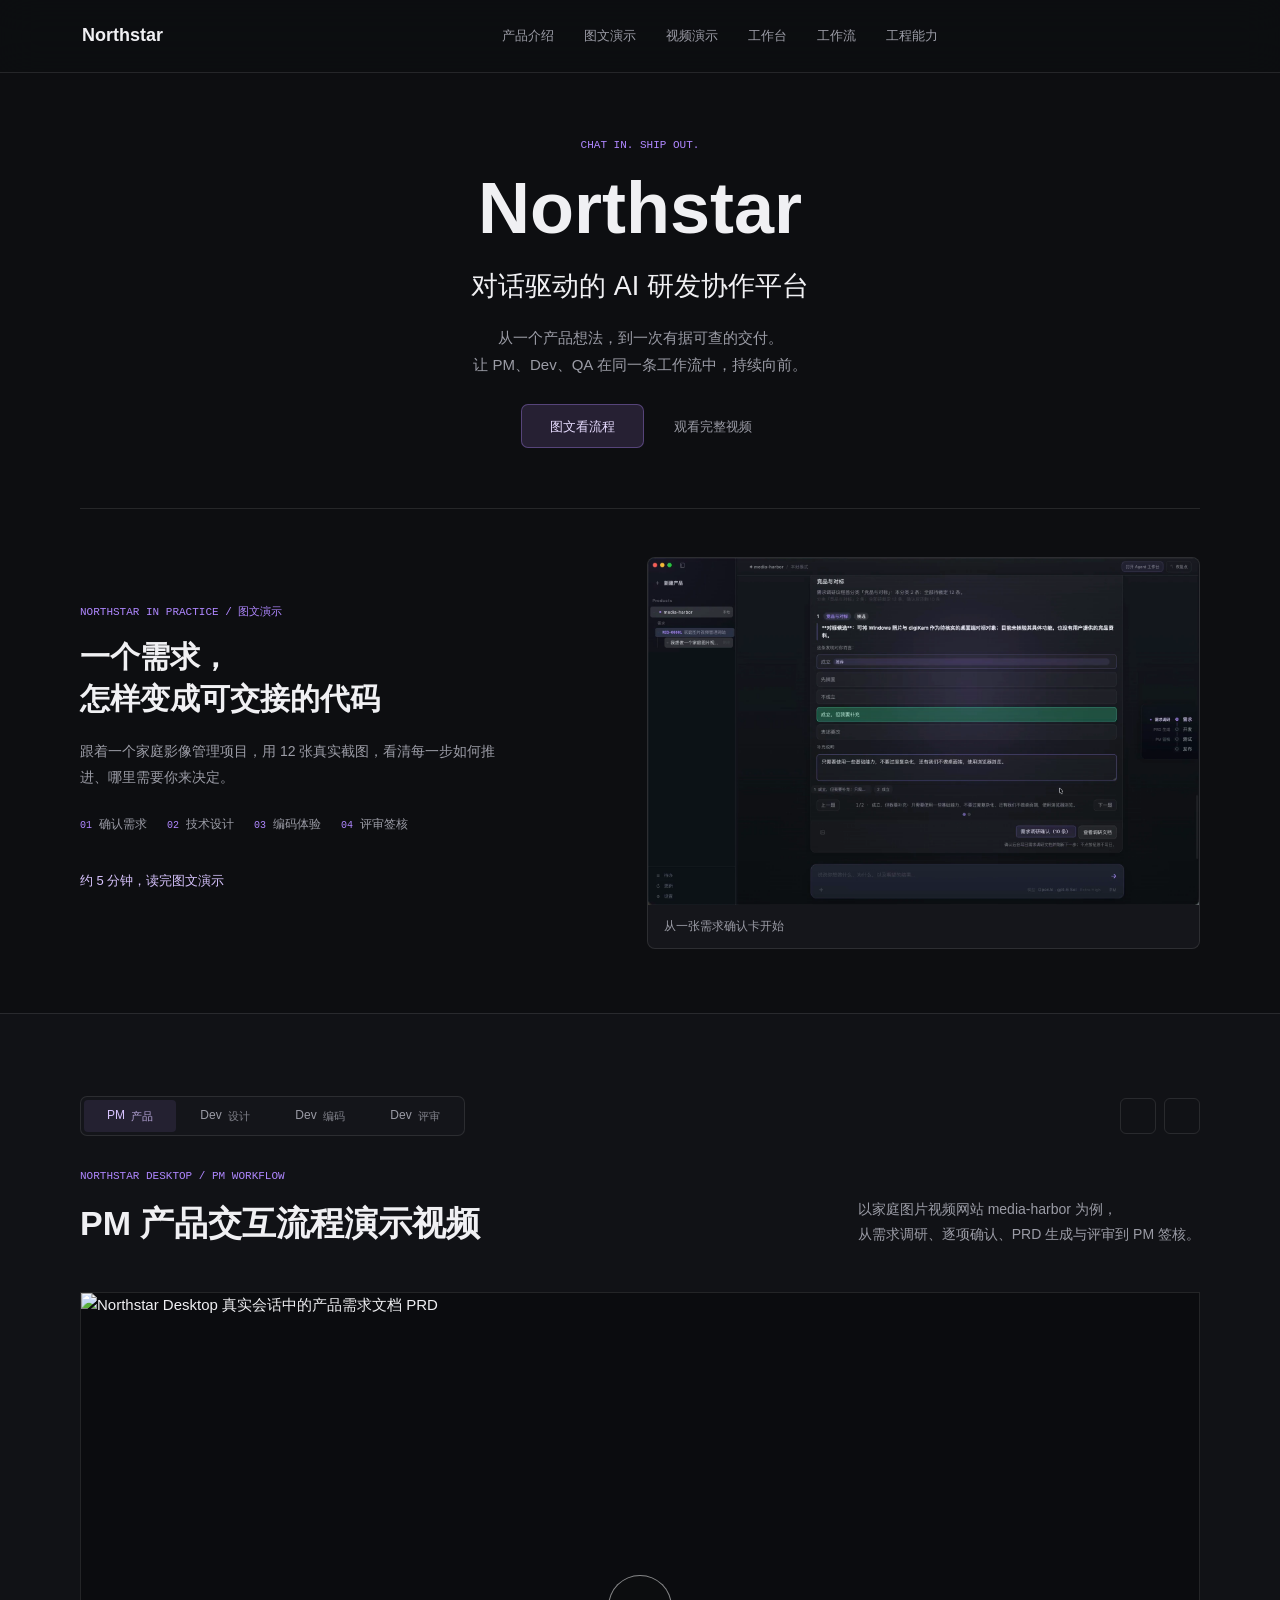
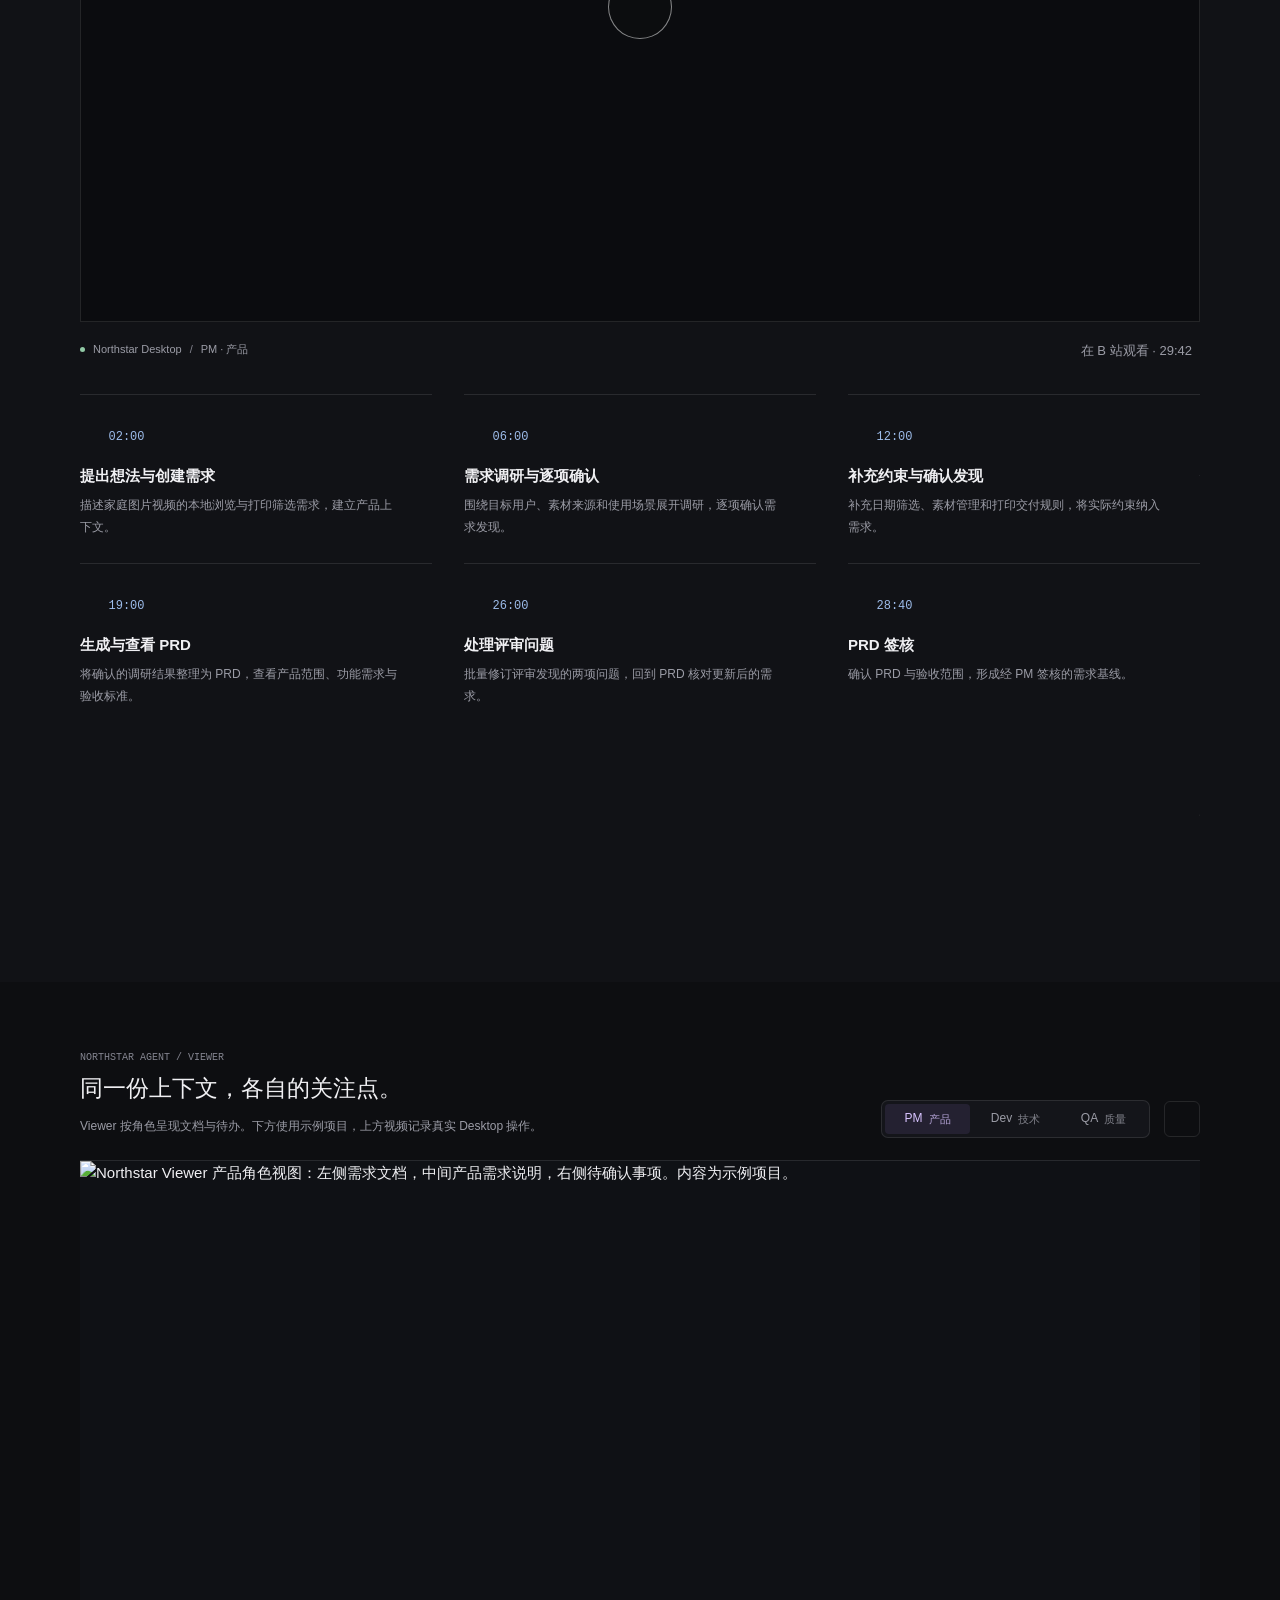
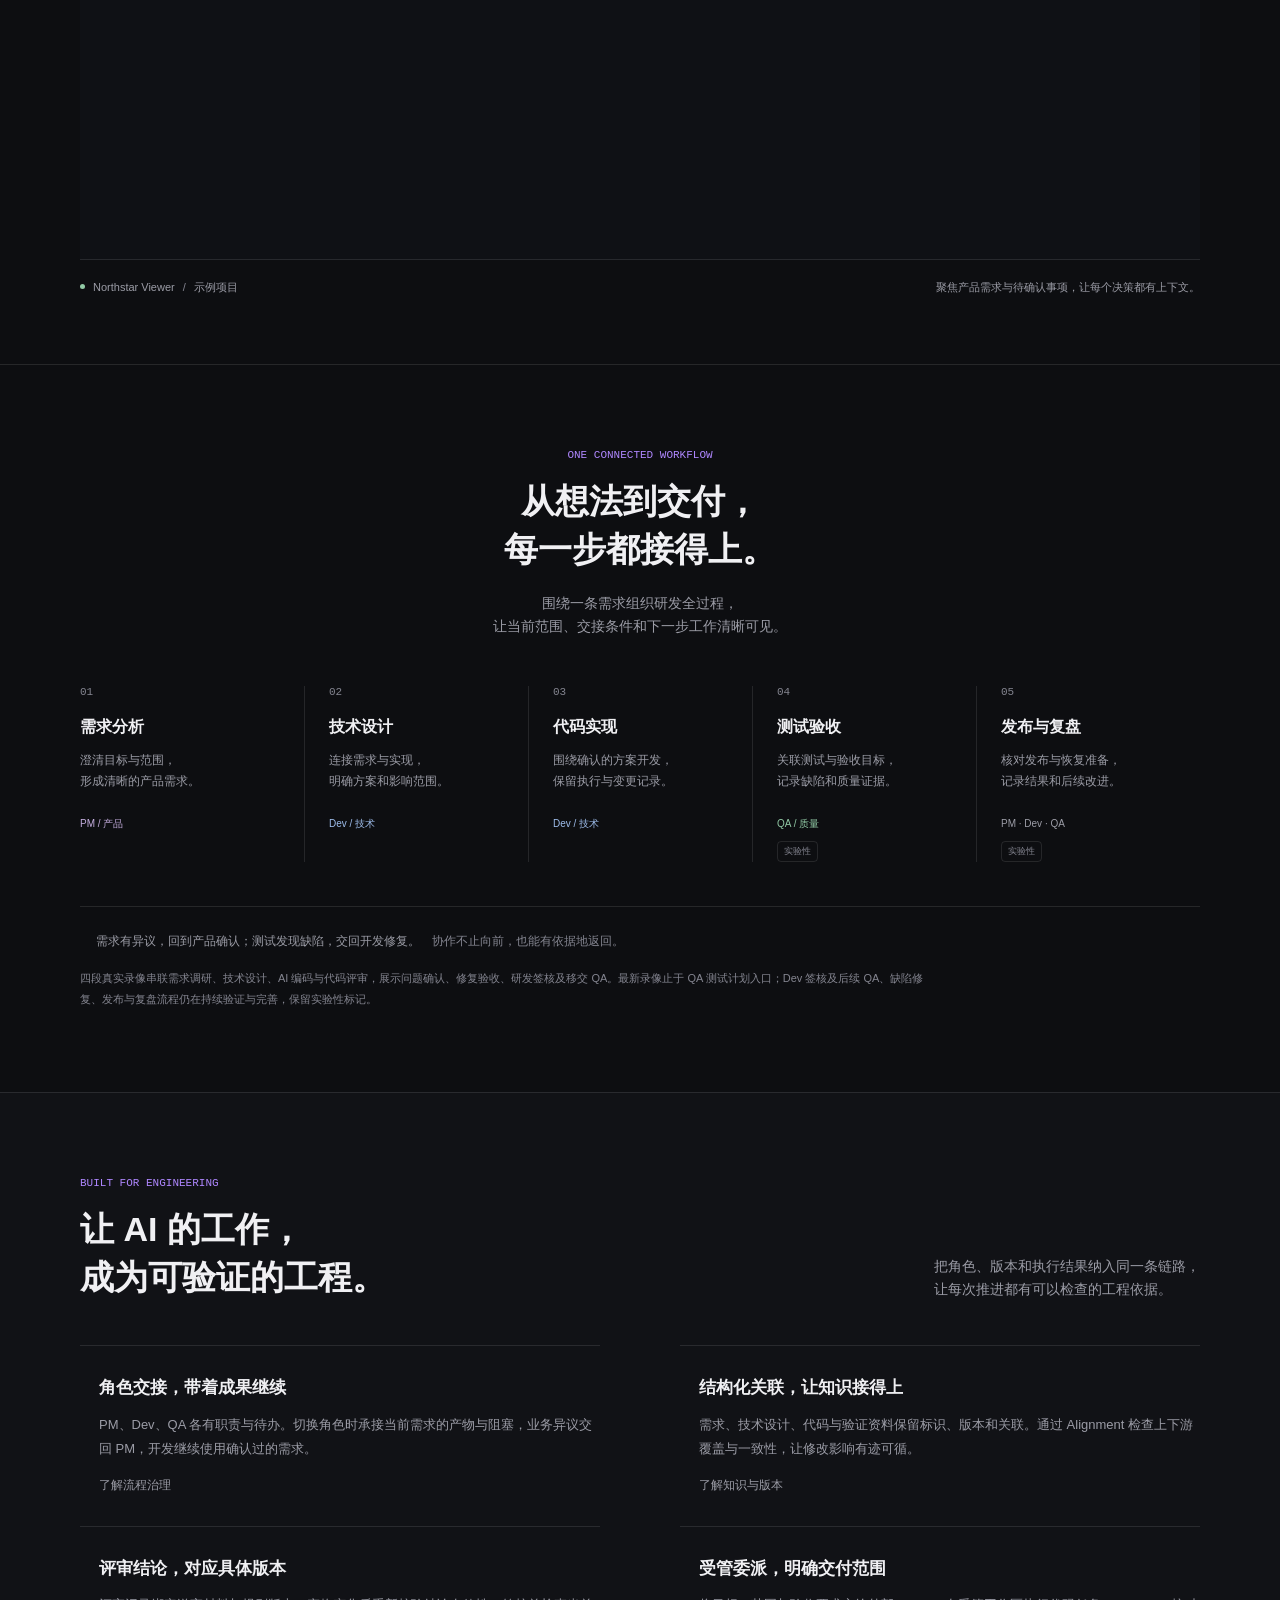
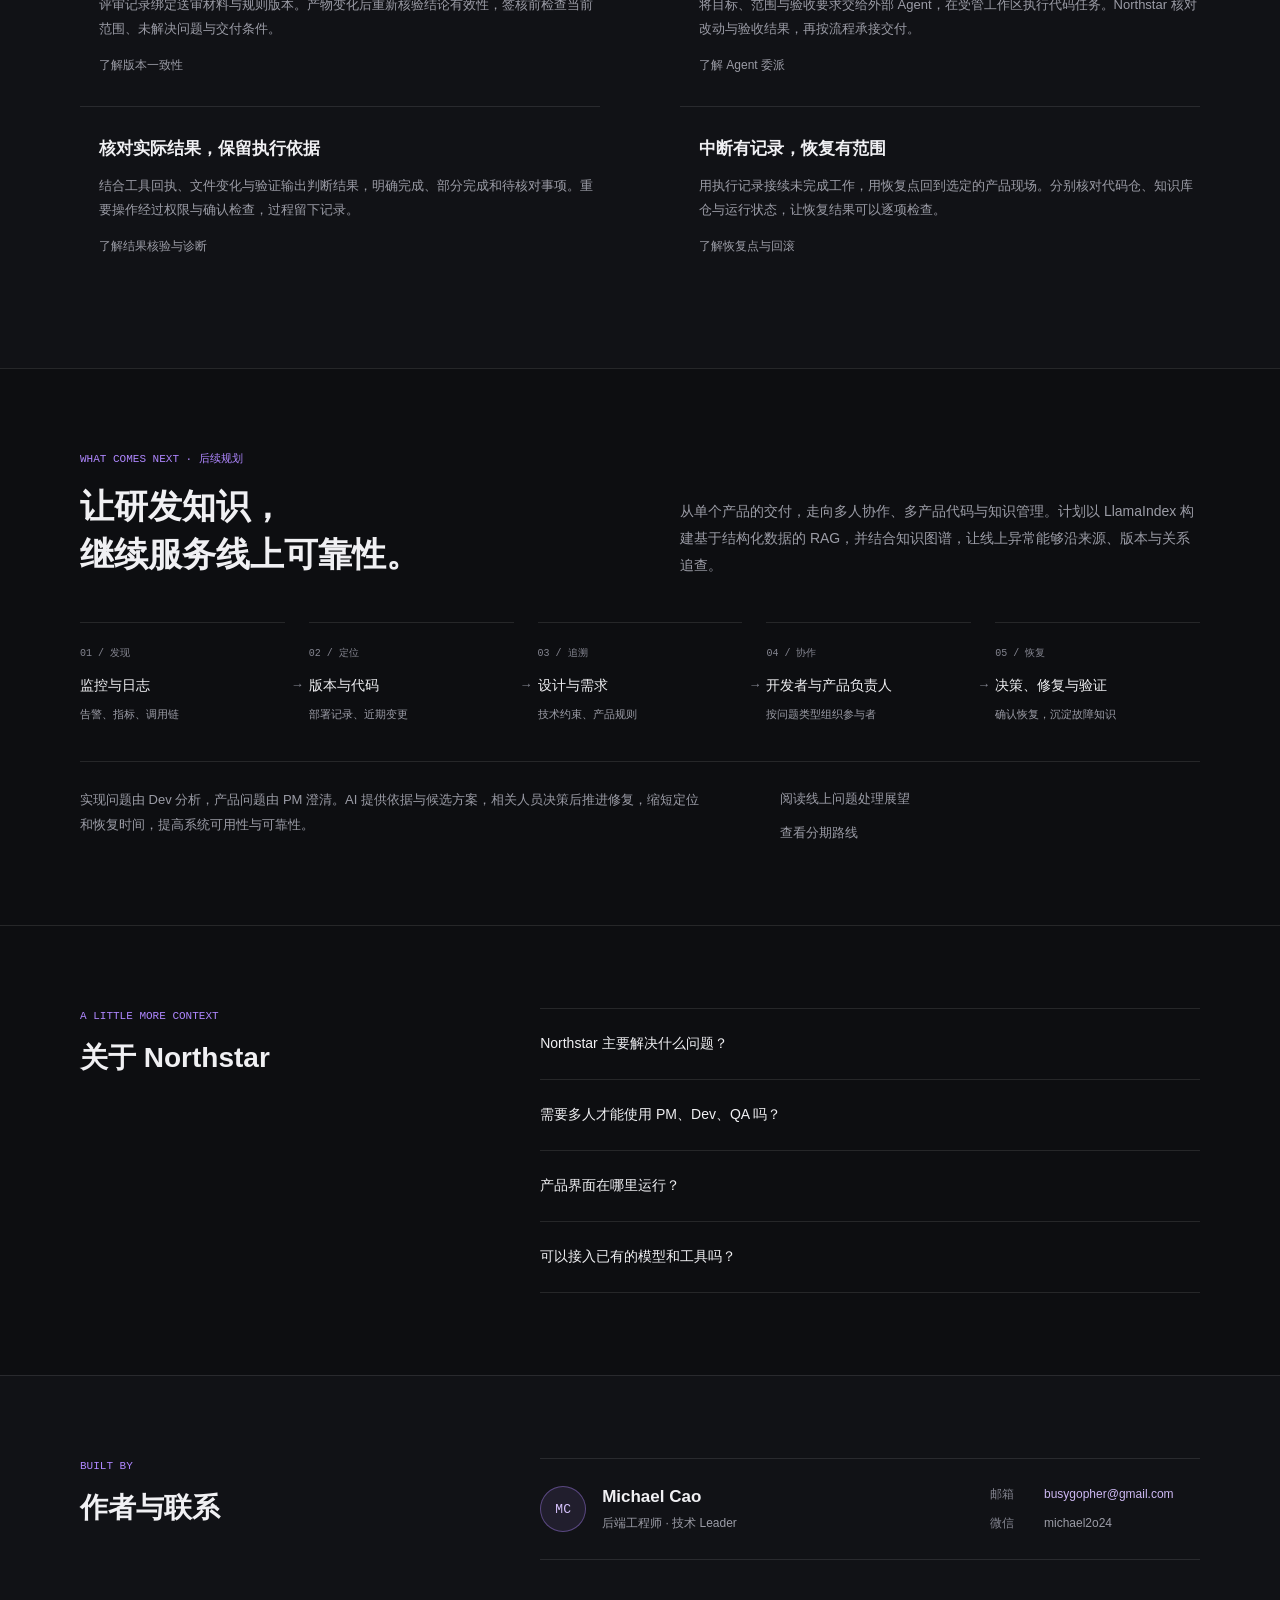
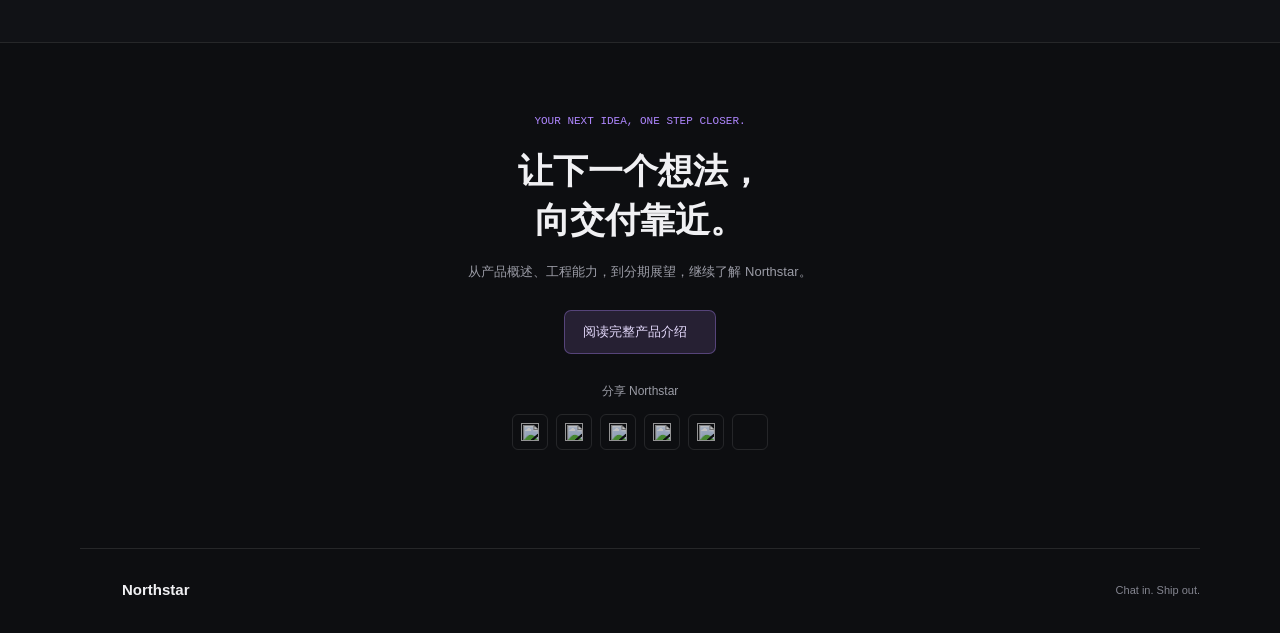
==== commit 8508a981: "Add illustrated walkthrough of the Northstar development workflow" ====
--- a/website/index.html
+++ b/website/index.html
@@ -46,7 +46,8 @@
         </a>
         <nav class="desktop-nav" aria-label="主导航">
           <a href="product/index.html">产品介绍</a>
-          <a href="#desktop-journey">流程演示</a>
+          <a href="walkthrough/">图文演示</a>
+          <a href="#desktop-journey">视频演示</a>
           <a href="#demo">工作台</a>
           <a href="#workflow">工作流</a>
           <a href="#principles">工程能力</a>
@@ -57,7 +58,8 @@
       </div>
       <nav id="mobile-nav" class="mobile-nav" aria-label="移动端导航" hidden>
         <a href="product/index.html">产品介绍<i data-lucide="arrow-right" aria-hidden="true"></i></a>
-        <a href="#desktop-journey">流程演示<i data-lucide="arrow-down" aria-hidden="true"></i></a>
+        <a href="walkthrough/">图文演示<i data-lucide="arrow-right" aria-hidden="true"></i></a>
+        <a href="#desktop-journey">视频演示<i data-lucide="arrow-down" aria-hidden="true"></i></a>
         <a href="#demo">工作台<i data-lucide="arrow-down" aria-hidden="true"></i></a>
         <a href="#workflow">工作流<i data-lucide="arrow-down" aria-hidden="true"></i></a>
         <a href="#principles">工程能力<i data-lucide="arrow-down" aria-hidden="true"></i></a>
@@ -72,10 +74,26 @@
           <p class="hero-subtitle">对话驱动的 AI 研发协作平台</p>
           <p class="hero-description">从一个产品想法，到一次有据可查的交付。<br class="desktop-break">让 PM、Dev、QA 在同一条工作流中，持续向前。</p>
           <div class="hero-actions">
-            <a class="button button-primary" href="#desktop-journey"><i data-lucide="play" aria-hidden="true"></i>观看流程演示<i data-lucide="arrow-down" aria-hidden="true"></i></a>
-            <a class="text-link" href="product/index.html">阅读产品介绍<i data-lucide="arrow-right" aria-hidden="true"></i></a>
-          </div>
-        </div>
+            <a class="button button-primary" href="walkthrough/"><i data-lucide="images" aria-hidden="true"></i>图文看流程<i data-lucide="arrow-right" aria-hidden="true"></i></a>
+            <a class="text-link" href="#desktop-journey">观看完整视频<i data-lucide="play" aria-hidden="true"></i></a>
+          </div>
+        </div>
+      </section>
+
+      <section class="walkthrough-preview content-width" aria-labelledby="walkthrough-title">
+        <div class="walkthrough-preview-copy">
+          <p class="section-label">NORTHSTAR IN PRACTICE / 图文演示</p>
+          <h2 id="walkthrough-title">一个需求，<br>怎样变成可交接的代码</h2>
+          <p>跟着一个家庭影像管理项目，用 12 张真实截图，看清每一步如何推进、哪里需要你来决定。</p>
+          <ol class="walkthrough-path" aria-label="图文演示四个阶段">
+            <li><span>01</span>确认需求</li><li><span>02</span>技术设计</li><li><span>03</span>编码体验</li><li><span>04</span>评审签核</li>
+          </ol>
+          <a class="text-link" href="walkthrough/">约 5 分钟，读完图文演示<i data-lucide="arrow-right" aria-hidden="true"></i></a>
+        </div>
+        <a class="walkthrough-preview-shot" href="walkthrough/#pm" aria-label="阅读图文演示：从确认产品范围开始">
+          <img src="assets/walkthrough/pm-research.webp" width="1662" height="1044" alt="Northstar Desktop 真实需求调研卡：用户补充只需基础能力，通过浏览器使用" loading="lazy">
+          <span>从一张需求确认卡开始<i data-lucide="arrow-up-right" aria-hidden="true"></i></span>
+        </a>
       </section>
 
       <section class="desktop-journey section-band" id="desktop-journey" aria-labelledby="desktop-journey-title">
@@ -273,63 +291,63 @@
                     <p class="section-label">NORTHSTAR DESKTOP / CODE REVIEW WORKFLOW</p>
                     <h2 id="review-journey-title">Dev 代码评审演示视频</h2>
                   </div>
-                  <p>接续 media-harbor 的编码验收，<br class="desktop-break">从评审发现问题、确认技术决策，到修复验收、研发签核与移交 QA。</p>
+                  <p>接续 media-harbor 的编码验收，<br class="desktop-break">从两轮评审与修复、运行体验，到独立验收、修复确认、研发签核与移交 QA。</p>
                 </div>
                 <figure class="desktop-session">
                   <a class="desktop-session-frame pm-video-preview" href="https://www.bilibili.com/video/BV1chnJ6jEdZ/" target="_blank" rel="noopener noreferrer" aria-label="在 B 站观看 Northstar Dev 代码评审演示视频">
-                    <img src="assets/video/dev-code-review-poster.webp" width="1920" height="1080" alt="Northstar Desktop 真实录像中的代码评审问题确认卡：查看证据、确认技术方案并提交决策" loading="lazy">
+                    <img src="assets/video/dev-code-review-signoff-poster.webp" width="1920" height="1080" alt="Northstar Desktop 新版真实录像：第二轮修复已通过 NS 验收，核对代码版本与五项问题的修复结果后确认研发签核" loading="lazy">
                     <span class="video-play"><i data-lucide="play" aria-hidden="true"></i></span>
                   </a>
                   <figcaption>
                     <span class="demo-context"><span class="status-dot" aria-hidden="true"></span>Northstar Desktop <span class="caption-divider">/</span> Dev · 代码评审</span>
-                    <a class="text-link" href="https://www.bilibili.com/video/BV1chnJ6jEdZ/" target="_blank" rel="noopener noreferrer">在 B 站观看 · 44:31<i data-lucide="external-link" aria-hidden="true"></i></a>
+                    <a class="text-link" href="https://www.bilibili.com/video/BV1chnJ6jEdZ/" target="_blank" rel="noopener noreferrer">在 B 站观看 · 33:04<i data-lucide="external-link" aria-hidden="true"></i></a>
                   </figcaption>
                 </figure>
                 <ol class="pm-chapters" aria-label="Dev 代码评审与签核视频章节">
                   <li>
                     <a class="chapter-seek" href="https://www.bilibili.com/video/BV1chnJ6jEdZ/?t=0" target="_blank" rel="noopener noreferrer" aria-label="在 B 站从 00:00 观看：发起代码评审" title="发起代码评审"><i data-lucide="play" aria-hidden="true"></i><span>00:00</span></a>
                     <h3>发起代码评审</h3>
-                    <p>承接编码验收结果进入代码评审，查看分批检查的进度、问题依据与处理建议。</p>
-                  </li>
-                  <li>
-                    <a class="chapter-seek" href="https://www.bilibili.com/video/BV1chnJ6jEdZ/?t=260" target="_blank" rel="noopener noreferrer" aria-label="在 B 站从 04:20 观看：首轮问题修复" title="首轮问题修复"><i data-lucide="play" aria-hidden="true"></i><span>04:20</span></a>
-                    <h3>首轮问题修复</h3>
-                    <p>评审发现实现问题后回到 Agent 工作台，修复代码并执行检查，持续展示修改与验证进度。</p>
-                  </li>
-                  <li>
-                    <a class="chapter-seek" href="https://www.bilibili.com/video/BV1chnJ6jEdZ/?t=1095" target="_blank" rel="noopener noreferrer" aria-label="在 B 站从 18:15 观看：确认开发技术决策" title="确认开发技术决策"><i data-lucide="play" aria-hidden="true"></i><span>18:15</span></a>
-                    <h3>确认开发技术决策</h3>
-                    <p>对需要技术取舍的问题，查看证据和建议方案；确认两项决策后，将选择写入评审记录。</p>
-                  </li>
-                  <li>
-                    <a class="chapter-seek" href="https://www.bilibili.com/video/BV1chnJ6jEdZ/?t=1170" target="_blank" rel="noopener noreferrer" aria-label="在 B 站从 19:30 观看：按确认方案继续修复" title="按确认方案继续修复"><i data-lucide="play" aria-hidden="true"></i><span>19:30</span></a>
-                    <h3>按确认方案继续修复</h3>
-                    <p>带着已记录的技术决策回到编码工作台，继续处理评审问题，并补充相应的回归检查。</p>
-                  </li>
-                  <li>
-                    <a class="chapter-seek" href="https://www.bilibili.com/video/BV1chnJ6jEdZ/?t=1520" target="_blank" rel="noopener noreferrer" aria-label="在 B 站从 25:20 观看：运行并体验修复结果" title="运行并体验修复结果"><i data-lucide="play" aria-hidden="true"></i><span>25:20</span></a>
+                    <p>承接编码验收结果，分批检查实现代码，查看首轮十三项问题的证据与修复建议。</p>
+                  </li>
+                  <li>
+                    <a class="chapter-seek" href="https://www.bilibili.com/video/BV1chnJ6jEdZ/?t=400" target="_blank" rel="noopener noreferrer" aria-label="在 B 站从 06:40 观看：修复首轮评审问题" title="修复首轮评审问题"><i data-lucide="play" aria-hidden="true"></i><span>06:40</span></a>
+                    <h3>修复首轮评审问题</h3>
+                    <p>进入 Agent 工作台并行修复问题、补充回归检查，核对自检结果后提交独立验收。</p>
+                  </li>
+                  <li>
+                    <a class="chapter-seek" href="https://www.bilibili.com/video/BV1chnJ6jEdZ/?t=900" target="_blank" rel="noopener noreferrer" aria-label="在 B 站从 15:00 观看：验收通过，自动再评审" title="验收通过，自动再评审"><i data-lucide="play" aria-hidden="true"></i><span>15:00</span></a>
+                    <h3>验收通过，自动再评审</h3>
+                    <p>首轮修复验收通过后自动再次评审，查看第二轮发现的五项问题与处理建议。</p>
+                  </li>
+                  <li>
+                    <a class="chapter-seek" href="https://www.bilibili.com/video/BV1chnJ6jEdZ/?t=1025" target="_blank" rel="noopener noreferrer" aria-label="在 B 站从 17:05 观看：继续修复复评问题" title="继续修复复评问题"><i data-lucide="play" aria-hidden="true"></i><span>17:05</span></a>
+                    <h3>继续修复复评问题</h3>
+                    <p>针对第二轮问题继续修改实现，处理视频预览、控制超时与数据恢复等问题，并执行回归验证。</p>
+                  </li>
+                  <li>
+                    <a class="chapter-seek" href="https://www.bilibili.com/video/BV1chnJ6jEdZ/?t=1320" target="_blank" rel="noopener noreferrer" aria-label="在 B 站从 22:00 观看：运行并体验修复结果" title="运行并体验修复结果"><i data-lucide="play" aria-hidden="true"></i><span>22:00</span></a>
                     <h3>运行并体验修复结果</h3>
-                    <p>打开本地 Media Harbor，选择素材目录、浏览图片并操作待打印收集，检查修复后的使用效果。</p>
-                  </li>
-                  <li>
-                    <a class="chapter-seek" href="https://www.bilibili.com/video/BV1chnJ6jEdZ/?t=1635" target="_blank" rel="noopener noreferrer" aria-label="在 B 站从 27:15 观看：定位验收失败并修复" title="定位验收失败并修复"><i data-lucide="play" aria-hidden="true"></i><span>27:15</span></a>
-                    <h3>定位验收失败并修复</h3>
-                    <p>验收遇到启动与状态检查失败，Agent 排查端口占用，继续处理运行异常并重新验证。</p>
-                  </li>
-                  <li>
-                    <a class="chapter-seek" href="https://www.bilibili.com/video/BV1chnJ6jEdZ/?t=2460" target="_blank" rel="noopener noreferrer" aria-label="在 B 站从 41:00 观看：验收通过，确认修复结果" title="验收通过，确认修复结果"><i data-lucide="play" aria-hidden="true"></i><span>41:00</span></a>
+                    <p>打开本地 Media Harbor，选择素材目录、预览图片并操作待打印收集，检查修复后的使用效果。</p>
+                  </li>
+                  <li>
+                    <a class="chapter-seek" href="https://www.bilibili.com/video/BV1chnJ6jEdZ/?t=1515" target="_blank" rel="noopener noreferrer" aria-label="在 B 站从 25:15 观看：定位验收失败并处理" title="定位验收失败并处理"><i data-lucide="play" aria-hidden="true"></i><span>25:15</span></a>
+                    <h3>定位验收失败并处理</h3>
+                    <p>验收遇到端口占用，Agent 将体验服务迁至其他端口，释放验收端口并重跑检查，再提交验收。</p>
+                  </li>
+                  <li>
+                    <a class="chapter-seek" href="https://www.bilibili.com/video/BV1chnJ6jEdZ/?t=1795" target="_blank" rel="noopener noreferrer" aria-label="在 B 站从 29:55 观看：验收通过，确认修复结果" title="验收通过，确认修复结果"><i data-lucide="play" aria-hidden="true"></i><span>29:55</span></a>
                     <h3>验收通过，确认修复结果</h3>
-                    <p>修复通过 Northstar 验收后回到代码评审，核对当前代码版本与十一项必修问题的修复结果。</p>
-                  </li>
-                  <li>
-                    <a class="chapter-seek" href="https://www.bilibili.com/video/BV1chnJ6jEdZ/?t=2586" target="_blank" rel="noopener noreferrer" aria-label="在 B 站从 43:06 观看：完成 Dev 研发签核" title="完成 Dev 研发签核"><i data-lucide="play" aria-hidden="true"></i><span>43:06</span></a>
+                    <p>第二轮修复通过 Northstar 验收后，核对当前代码版本与五项必修问题的修复结果，确认推进。</p>
+                  </li>
+                  <li>
+                    <a class="chapter-seek" href="https://www.bilibili.com/video/BV1chnJ6jEdZ/?t=1856" target="_blank" rel="noopener noreferrer" aria-label="在 B 站从 30:56 观看：完成 Dev 研发签核" title="完成 Dev 研发签核"><i data-lucide="play" aria-hidden="true"></i><span>30:56</span></a>
                     <h3>完成 Dev 研发签核</h3>
                     <p>确认修复结果后完成研发签核，记录技术设计的签核基线，为后续交接保留明确依据。</p>
                   </li>
                   <li>
-                    <a class="chapter-seek" href="https://www.bilibili.com/video/BV1chnJ6jEdZ/?t=2640" target="_blank" rel="noopener noreferrer" aria-label="在 B 站从 44:00 观看：移交 QA 测试计划" title="移交 QA 测试计划"><i data-lucide="play" aria-hidden="true"></i><span>44:00</span></a>
-                    <h3>移交 QA 测试计划</h3>
-                    <p>确认切换到 QA，进入测试计划阶段，下一步同步测试计划，继续承接需求与设计。</p>
+                    <a class="chapter-seek" href="https://www.bilibili.com/video/BV1chnJ6jEdZ/?t=1870" target="_blank" rel="noopener noreferrer" aria-label="在 B 站从 31:10 观看：移交 QA，查看交付代码" title="移交 QA，查看交付代码"><i data-lucide="play" aria-hidden="true"></i><span>31:10</span></a>
+                    <h3>移交 QA，查看交付代码</h3>
+                    <p>确认切换到 QA 测试计划阶段，随后打开代码仓库，查看需求分支及提交记录。</p>
                   </li>
                 </ol>
               </article>
--- a/website/styles.css
+++ b/website/styles.css
@@ -57,7 +57,7 @@
 .hero h1 { margin-top: 14px; font-size: 72px; font-weight: 600; line-height: 1.13; }
 .hero-subtitle { margin-top: 17px; font-size: 27px; font-weight: 500; line-height: 1.5; }
 .hero-description { margin-top: 18px; color: var(--muted); font-size: 15px; line-height: 1.8; }
-.hero-actions { display: flex; align-items: center; justify-content: center; gap: 30px; margin-top: 26px; }
+.hero-actions { display: flex; flex-wrap: wrap; align-items: center; justify-content: center; gap: 30px; margin-top: 26px; }
 .button { display: inline-flex; justify-content: center; align-items: center; gap: 10px; min-height: 44px; padding: 10px 18px; border: 1px solid var(--line); border-radius: 7px; font-size: 13px; font-weight: 500; transition: background 160ms, border-color 160ms; }
 .button svg { width: 16px; height: 16px; }
 .button svg:last-child { width: 14px; height: 14px; }
@@ -66,6 +66,17 @@
 .text-link { display: inline-flex; align-items: center; gap: 8px; font-size: 13px; color: var(--muted); transition: color 160ms; }
 .text-link:hover { color: var(--text); }
 .text-link svg { width: 15px; height: 15px; }
+.walkthrough-preview { display: grid; grid-template-columns: minmax(0, 1fr) minmax(0, 1.1fr); gap: 64px; align-items: center; padding-block: 48px 64px; border-top: 1px solid var(--line); }
+.walkthrough-preview h2 { margin-top: 15px; font-size: 30px; }
+.walkthrough-preview-copy > p:not(.section-label) { max-width: 420px; margin-top: 18px; color: var(--muted); font-size: 14px; line-height: 1.9; }
+.walkthrough-path { display: flex; flex-wrap: wrap; gap: 12px 20px; padding: 0; margin: 24px 0; list-style: none; font-size: 12px; color: var(--muted); }
+.walkthrough-path span { color: var(--accent); font: 10px ui-monospace, monospace; margin-right: 7px; }
+.walkthrough-preview-copy > .text-link { color: #d8c4ff; min-height: 44px; }
+.walkthrough-preview-shot { display: block; border: 1px solid var(--line); border-radius: 8px; overflow: hidden; background: var(--surface); }
+.walkthrough-preview-shot:hover { border-color: rgba(175, 135, 255, 0.45); }
+.walkthrough-preview-shot img { width: 100%; height: auto; }
+.walkthrough-preview-shot > span { display: flex; justify-content: space-between; align-items: center; padding: 12px 16px; color: var(--muted); font-size: 12px; }
+.walkthrough-preview-shot svg { width: 16px; height: 16px; }
 .desktop-journey { background: #111216; }
 .demo-carousel-controls { display: flex; justify-content: space-between; align-items: center; gap: 16px; margin-bottom: 32px; }
 .demo-tabs { display: flex; align-items: center; gap: 3px; padding: 3px; border: 1px solid var(--line); border-radius: 7px; background: #14151a; }
@@ -230,6 +241,7 @@
   .hero { padding-top: 72px; }
 }
 @media (max-width: 1000px) {
+  .walkthrough-preview { gap: 32px; }
   .content-width, .header-inner { width: calc(100% - 48px); }
   .header-inner { gap: 20px; }
   .desktop-nav { gap: 20px; }
@@ -253,6 +265,8 @@
   .questions-layout { gap: 36px; }
 }
 @media (max-width: 720px) {
+  .walkthrough-preview { grid-template-columns: 1fr; gap: 24px; padding-block: 36px 44px; }
+  .walkthrough-preview h2 { font-size: 27px; }
   html { scroll-padding-top: 82px; }
   .header-inner { min-height: 62px; gap: 16px; }
   .brand { font-size: 16px; gap: 7px; }
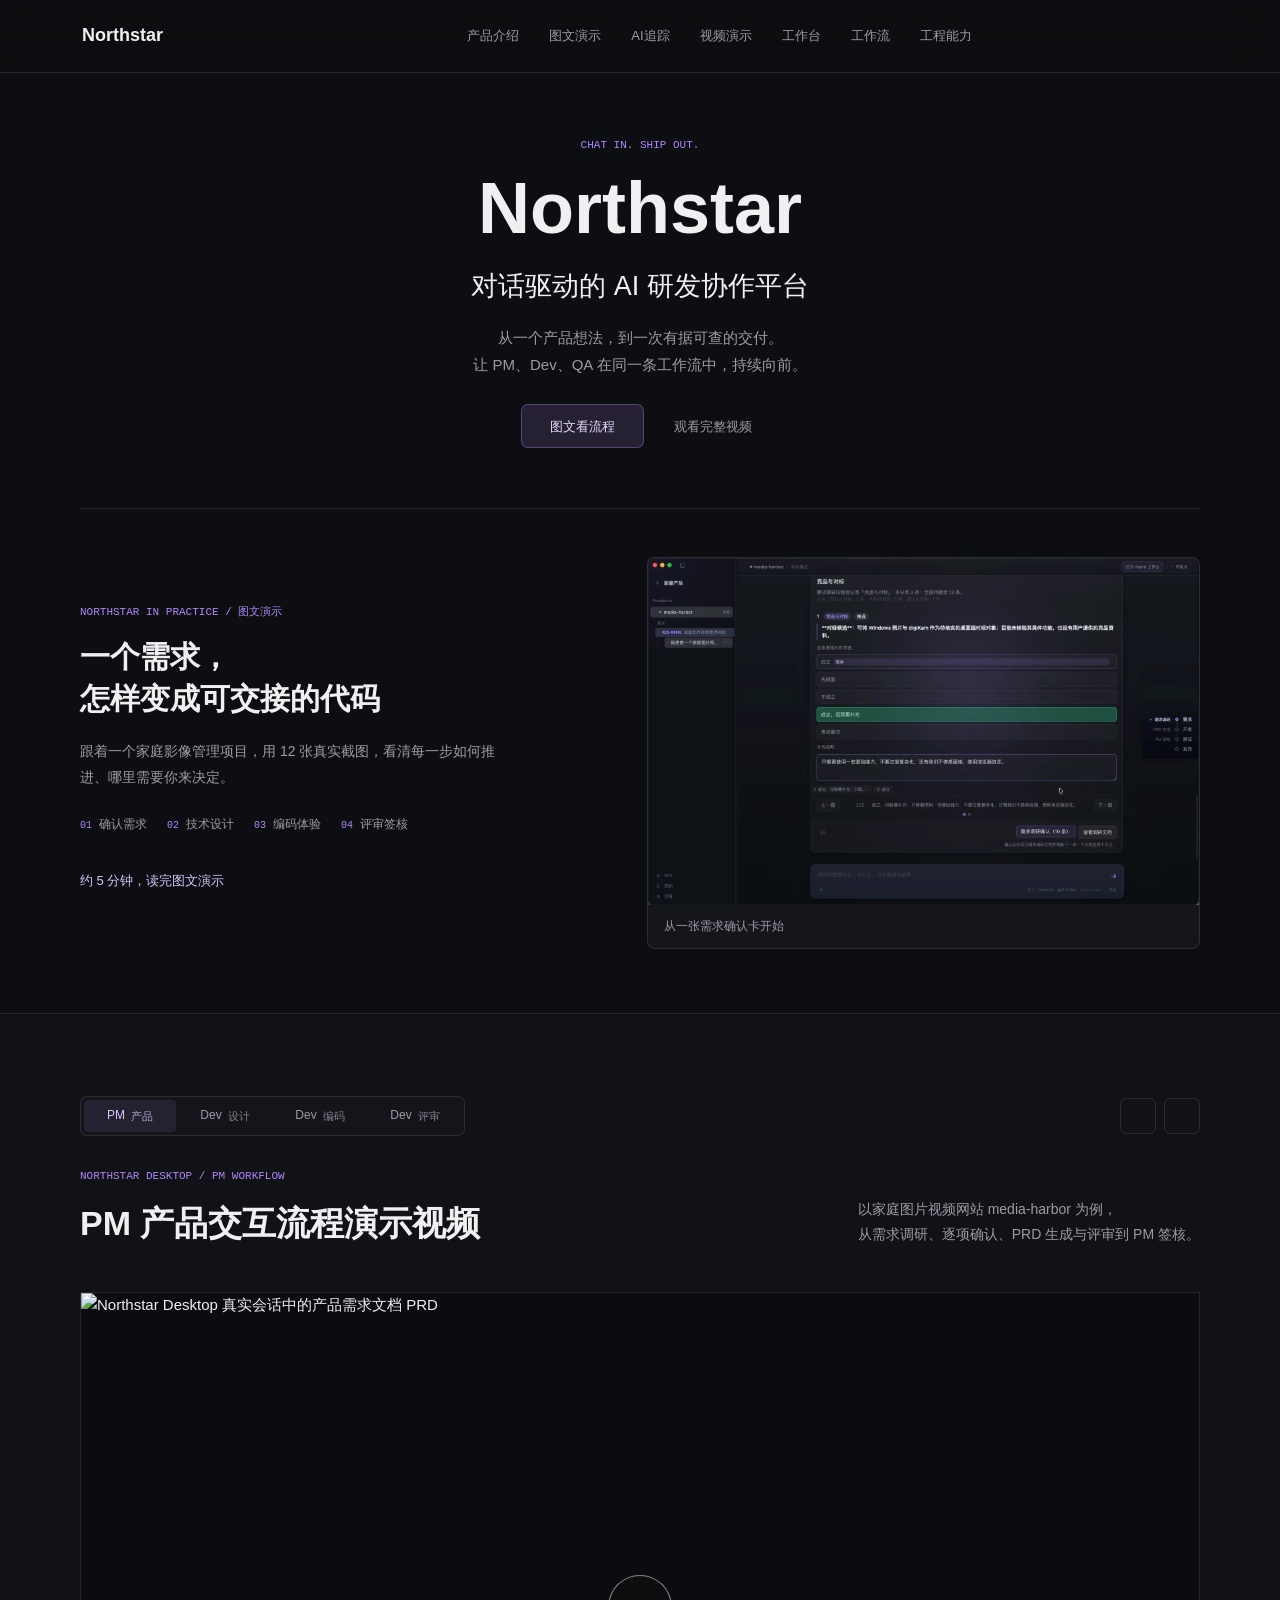
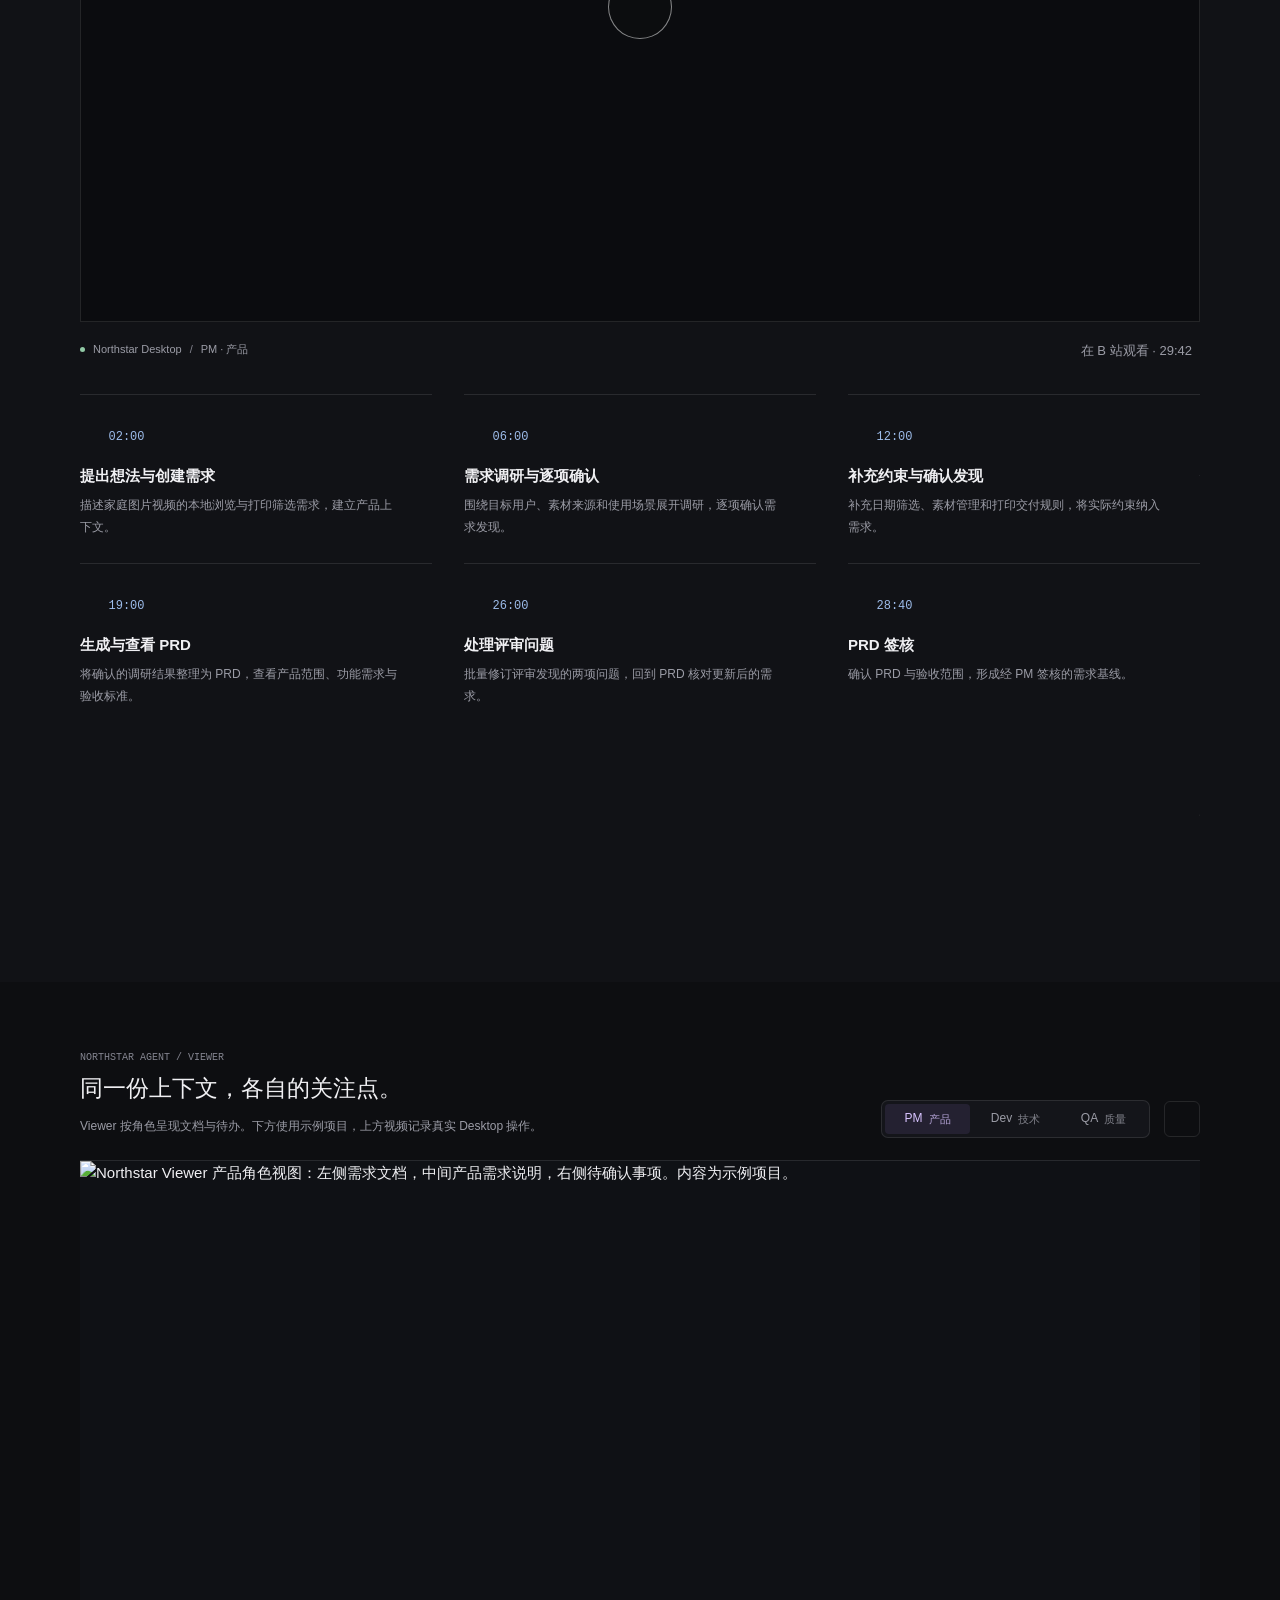
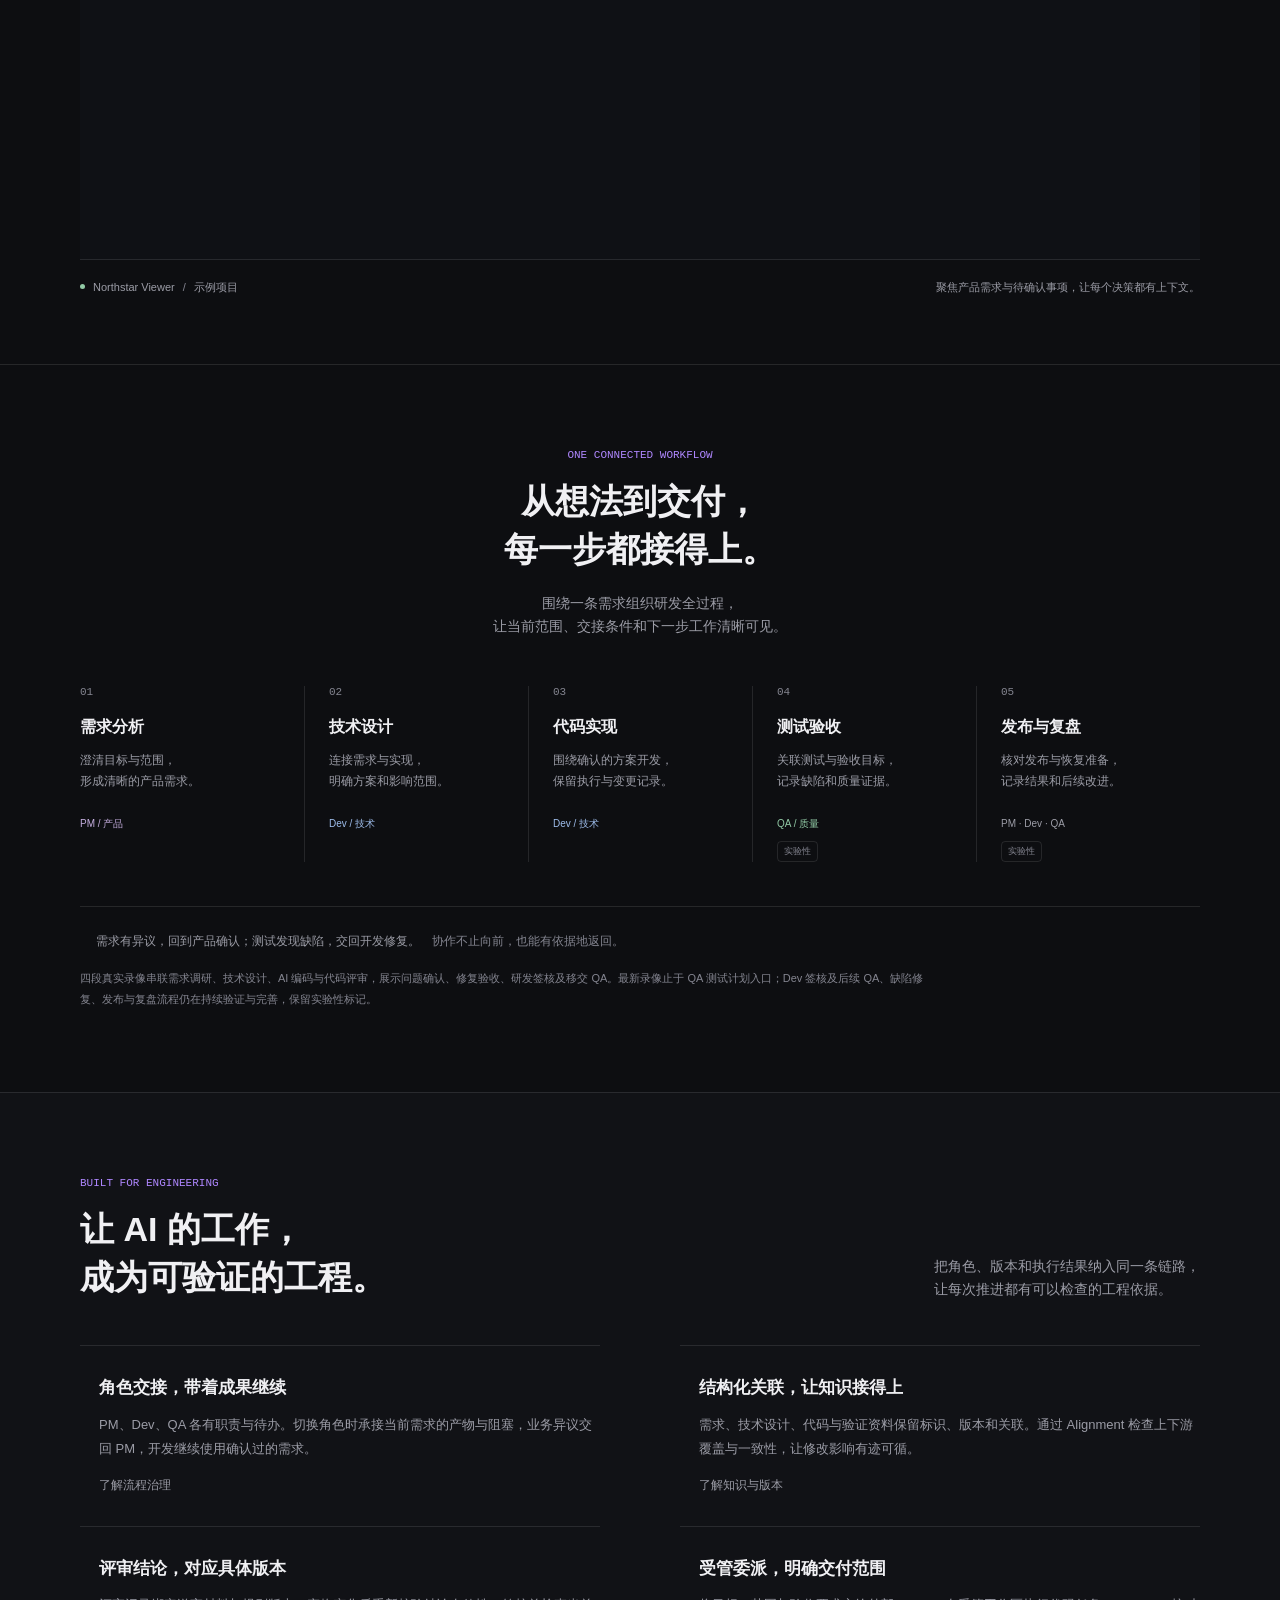
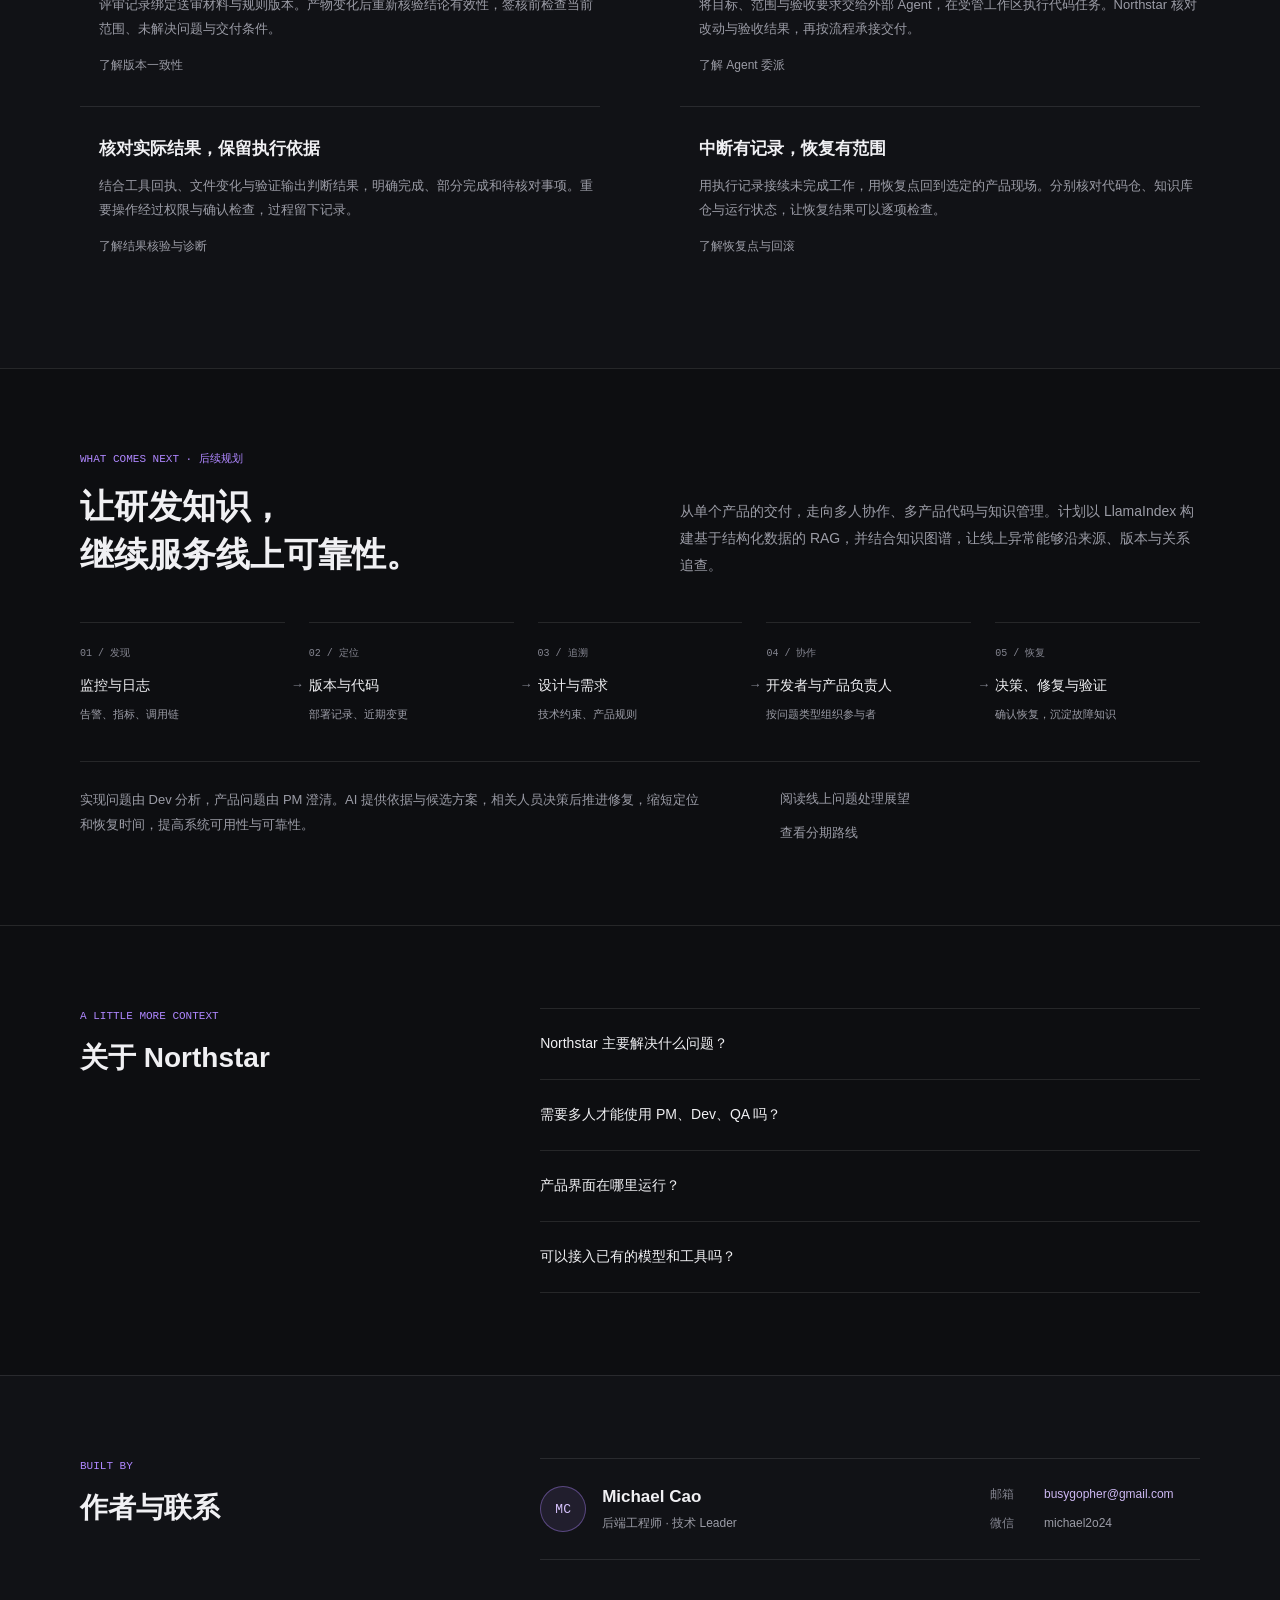
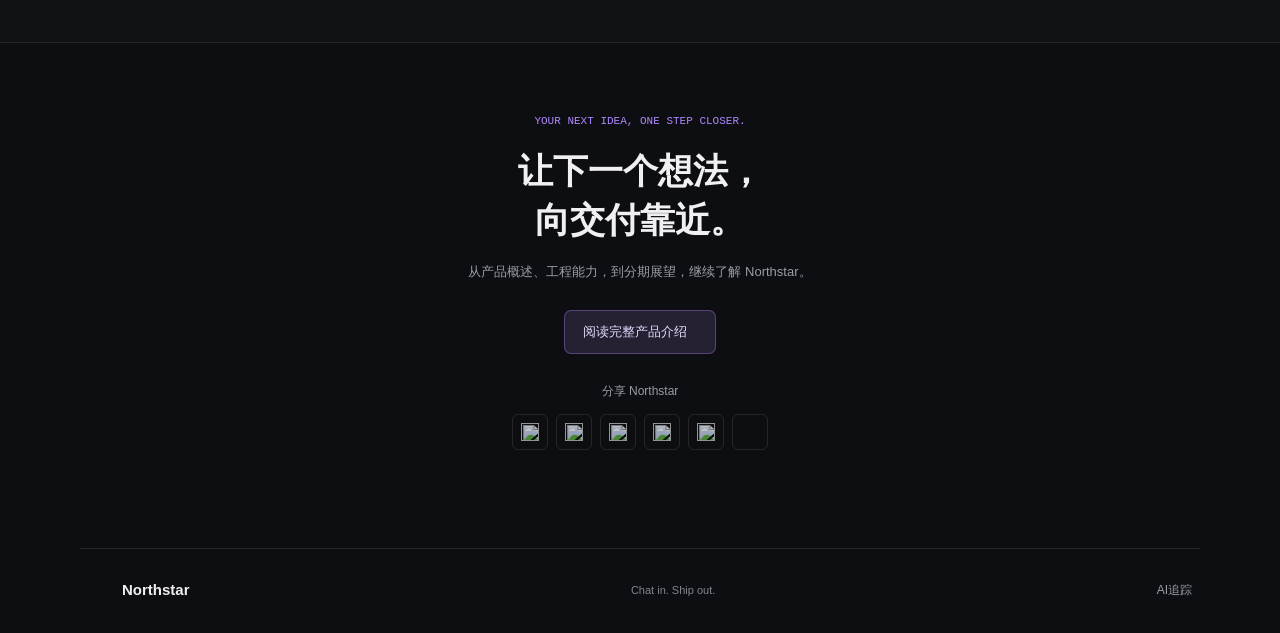
==== commit f53c5e8a: "Add AI tracking page" ====
--- a/website/index.html
+++ b/website/index.html
@@ -47,6 +47,7 @@
         <nav class="desktop-nav" aria-label="主导航">
           <a href="product/index.html">产品介绍</a>
           <a href="walkthrough/">图文演示</a>
+          <a href="ai-tracking/">AI追踪</a>
           <a href="#desktop-journey">视频演示</a>
           <a href="#demo">工作台</a>
           <a href="#workflow">工作流</a>
@@ -59,6 +60,7 @@
       <nav id="mobile-nav" class="mobile-nav" aria-label="移动端导航" hidden>
         <a href="product/index.html">产品介绍<i data-lucide="arrow-right" aria-hidden="true"></i></a>
         <a href="walkthrough/">图文演示<i data-lucide="arrow-right" aria-hidden="true"></i></a>
+        <a href="ai-tracking/">AI追踪<i data-lucide="arrow-right" aria-hidden="true"></i></a>
         <a href="#desktop-journey">视频演示<i data-lucide="arrow-down" aria-hidden="true"></i></a>
         <a href="#demo">工作台<i data-lucide="arrow-down" aria-hidden="true"></i></a>
         <a href="#workflow">工作流<i data-lucide="arrow-down" aria-hidden="true"></i></a>
@@ -504,6 +506,7 @@
     <footer class="site-footer content-width">
       <a class="brand" href="./"><span class="brand-mark" aria-hidden="true"><i data-lucide="sparkles"></i></span><span>Northstar</span></a>
       <p>Chat in. Ship out.</p>
+      <a class="text-link" href="ai-tracking/">AI追踪<i data-lucide="arrow-up-right" aria-hidden="true"></i></a>
     </footer>
 
     <dialog id="image-dialog" aria-label="Northstar 工作台截图">
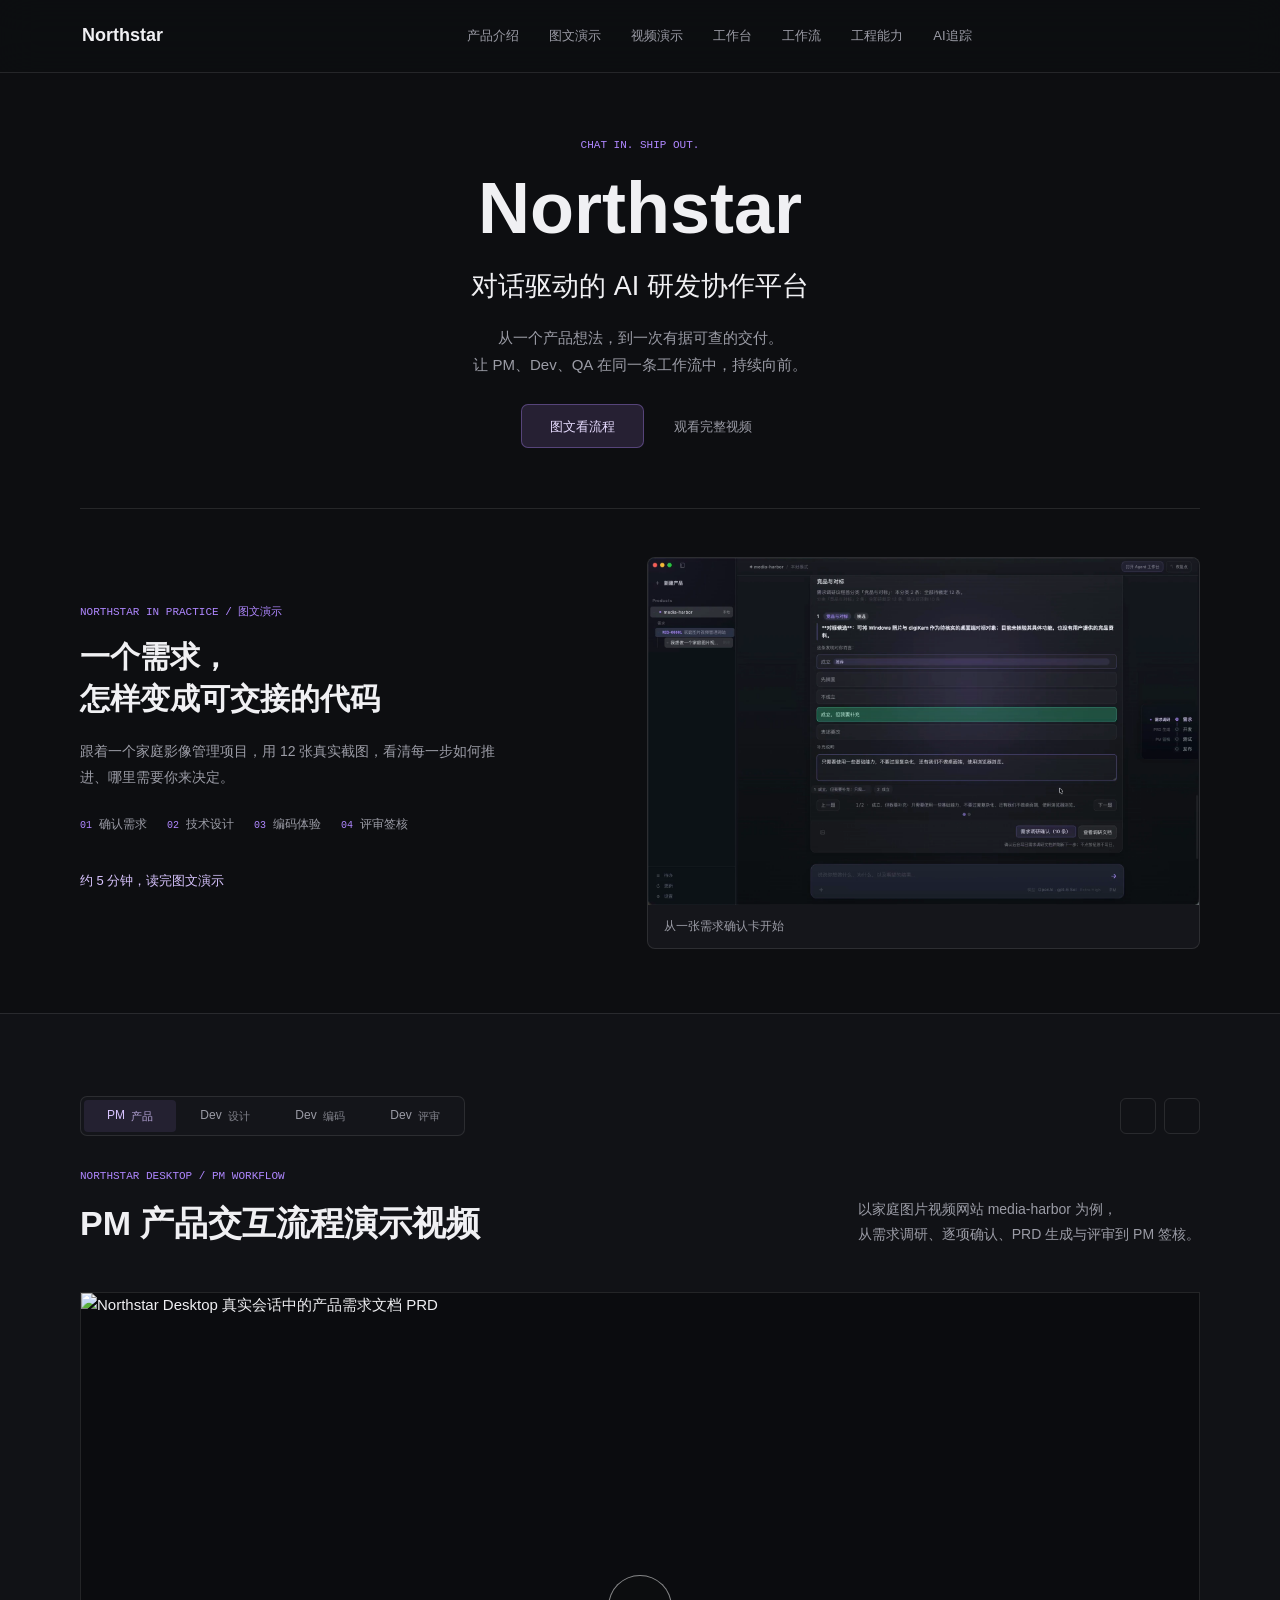
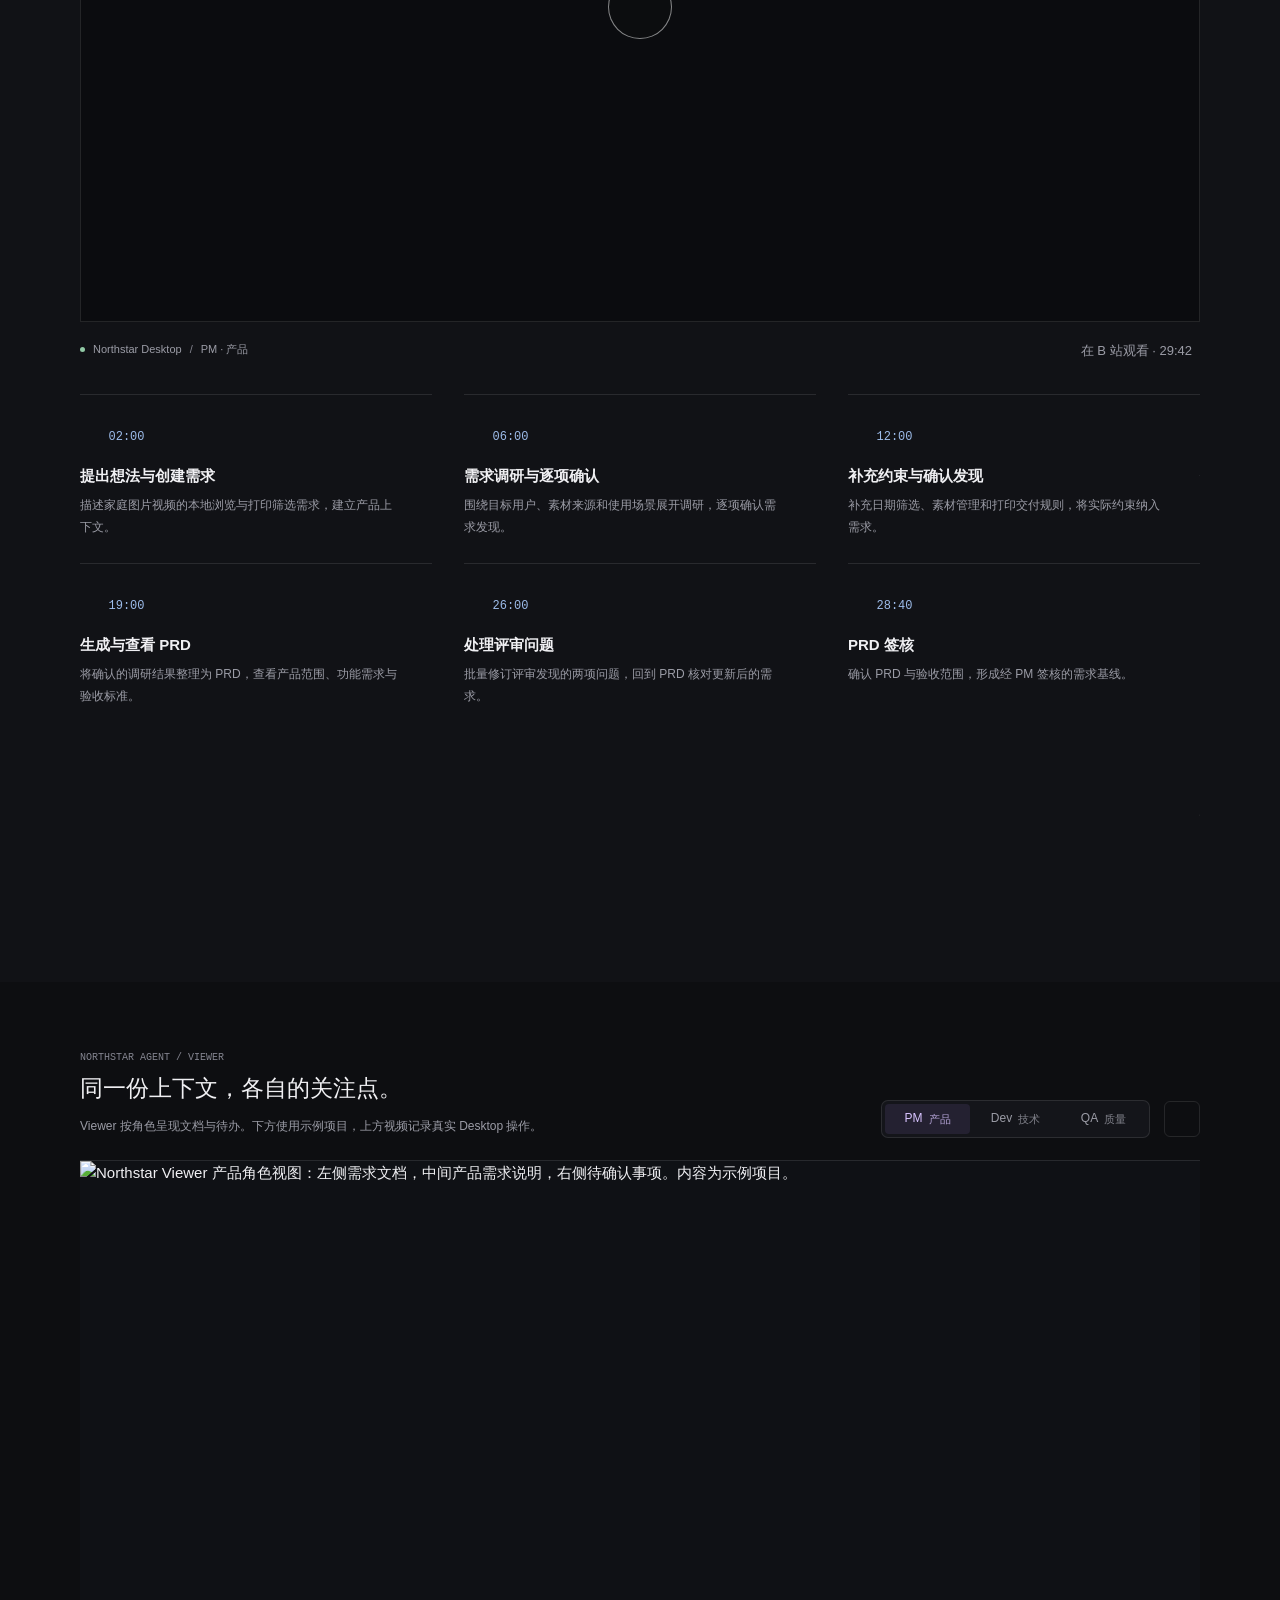
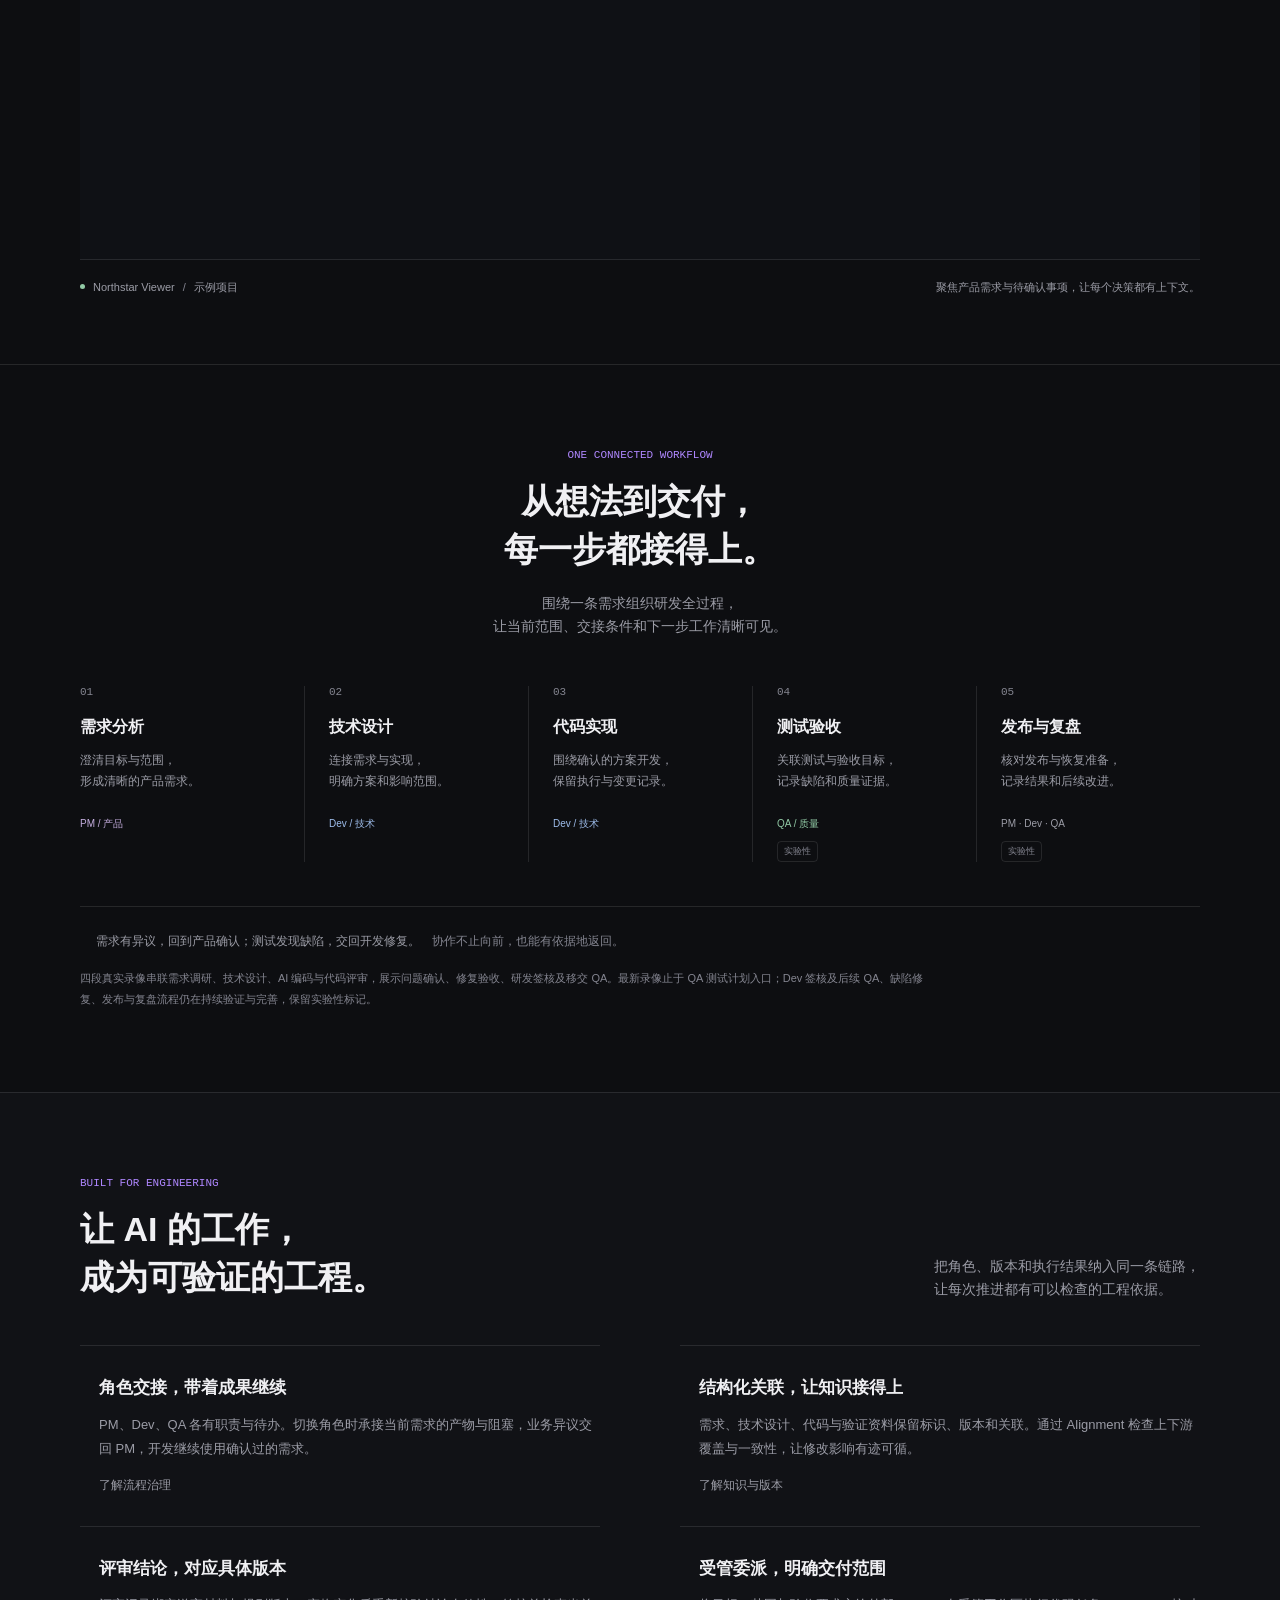
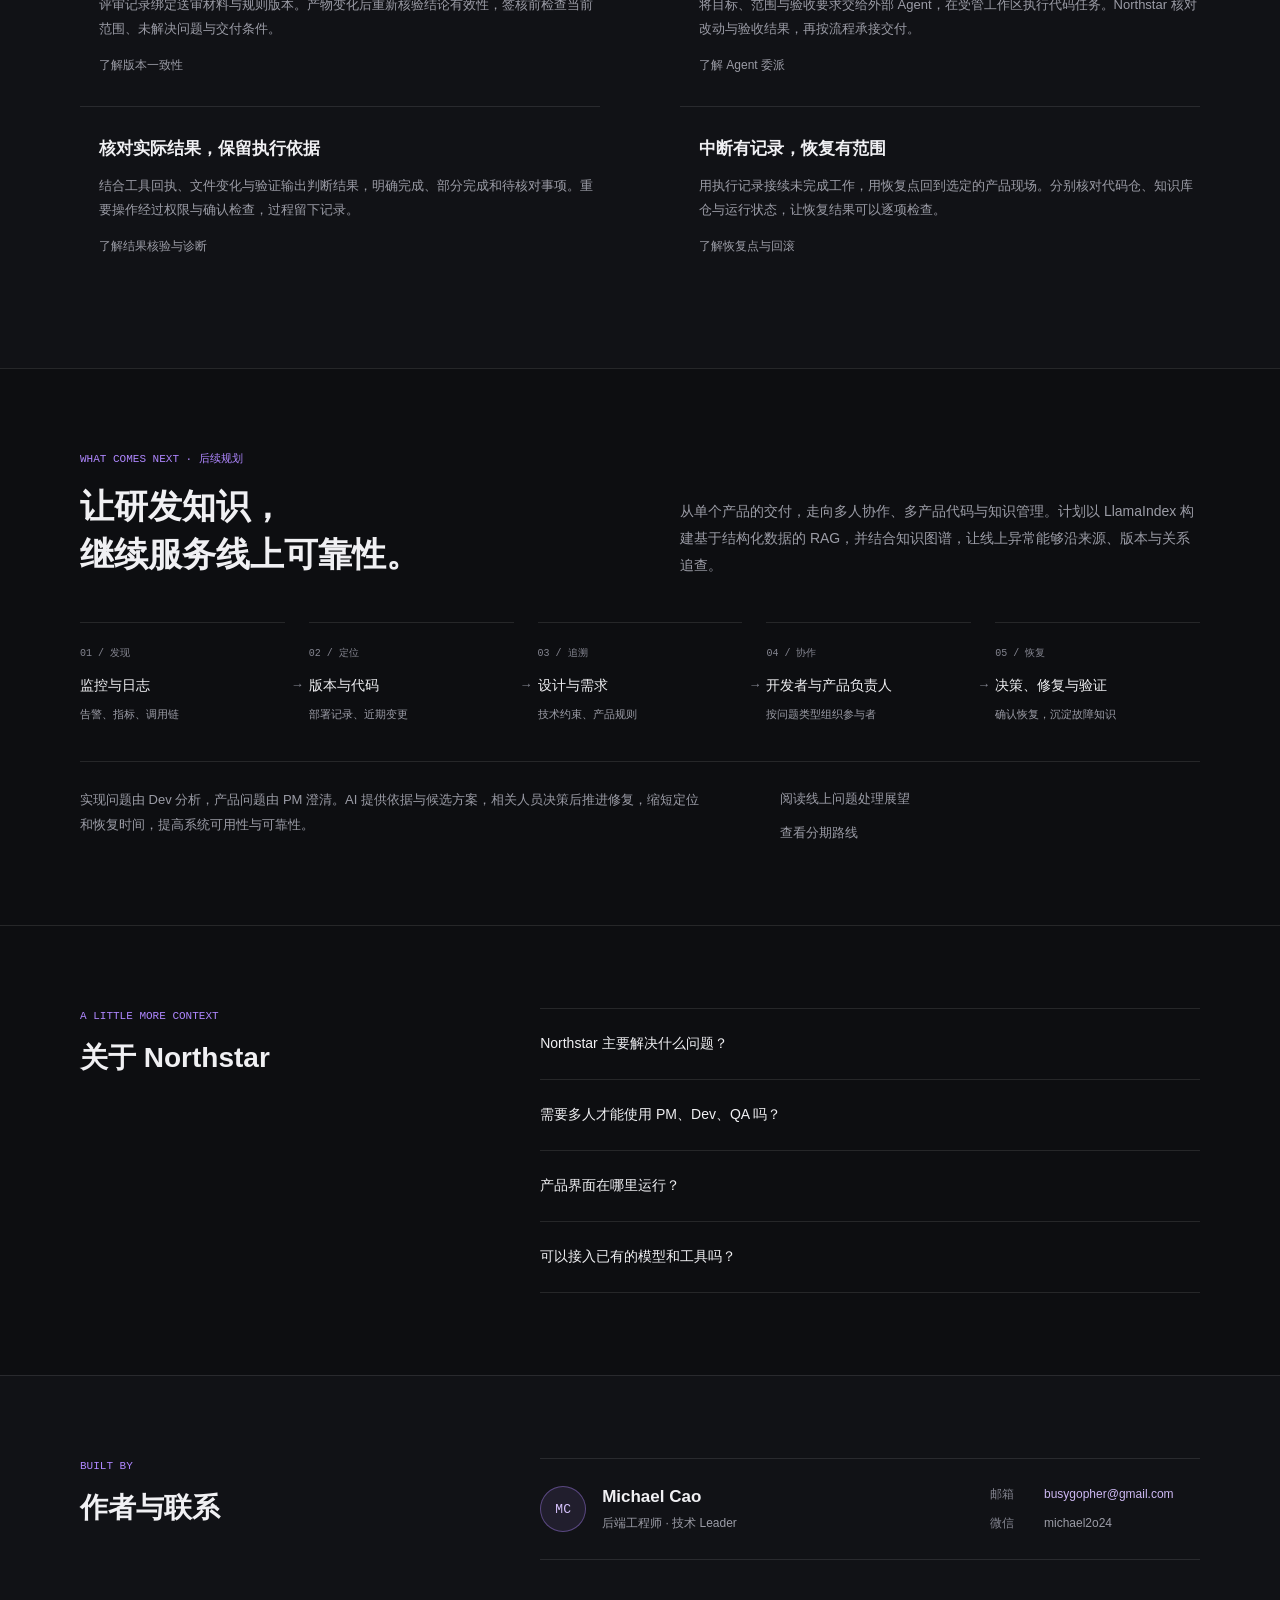
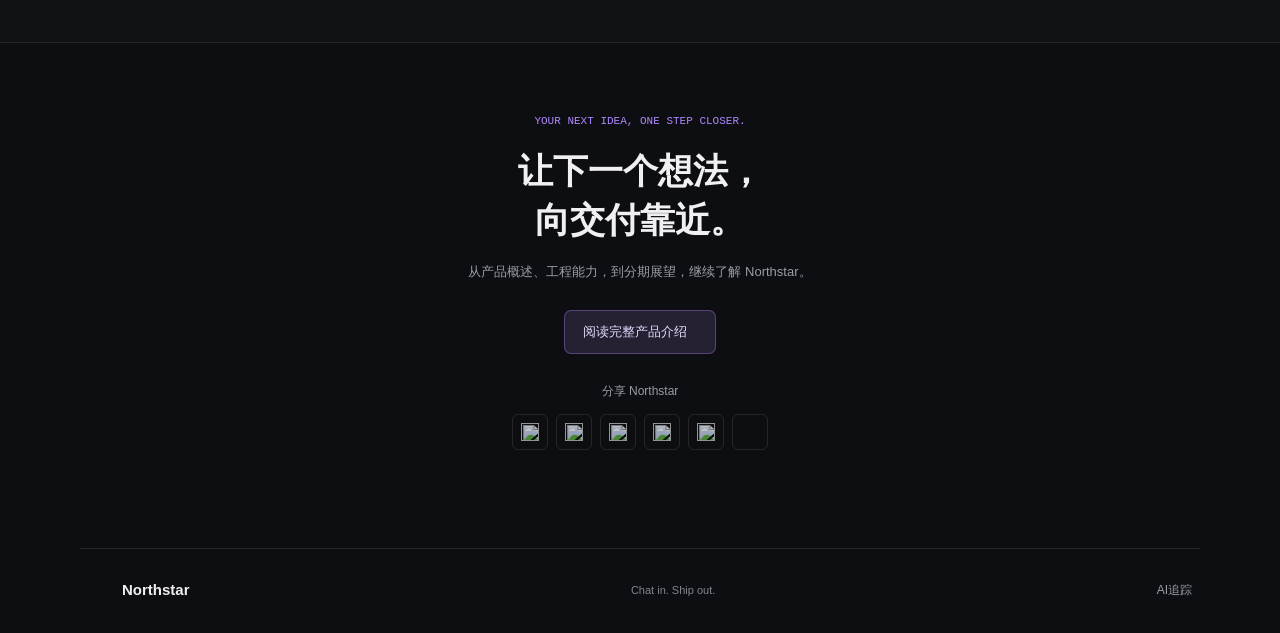
==== commit b0bfcc0f: "Add daily AI tracking timeline" ====
--- a/website/index.html
+++ b/website/index.html
@@ -47,11 +47,11 @@
         <nav class="desktop-nav" aria-label="主导航">
           <a href="product/index.html">产品介绍</a>
           <a href="walkthrough/">图文演示</a>
-          <a href="ai-tracking/">AI追踪</a>
           <a href="#desktop-journey">视频演示</a>
           <a href="#demo">工作台</a>
           <a href="#workflow">工作流</a>
           <a href="#principles">工程能力</a>
+          <a href="ai-tracking/">AI追踪</a>
         </nav>
         <button class="icon-button menu-toggle" type="button" aria-label="展开导航" aria-controls="mobile-nav" aria-expanded="false" title="展开导航">
           <i data-lucide="menu" aria-hidden="true"></i>
@@ -60,11 +60,11 @@
       <nav id="mobile-nav" class="mobile-nav" aria-label="移动端导航" hidden>
         <a href="product/index.html">产品介绍<i data-lucide="arrow-right" aria-hidden="true"></i></a>
         <a href="walkthrough/">图文演示<i data-lucide="arrow-right" aria-hidden="true"></i></a>
-        <a href="ai-tracking/">AI追踪<i data-lucide="arrow-right" aria-hidden="true"></i></a>
         <a href="#desktop-journey">视频演示<i data-lucide="arrow-down" aria-hidden="true"></i></a>
         <a href="#demo">工作台<i data-lucide="arrow-down" aria-hidden="true"></i></a>
         <a href="#workflow">工作流<i data-lucide="arrow-down" aria-hidden="true"></i></a>
         <a href="#principles">工程能力<i data-lucide="arrow-down" aria-hidden="true"></i></a>
+        <a href="ai-tracking/">AI追踪<i data-lucide="arrow-right" aria-hidden="true"></i></a>
       </nav>
     </header>
 
